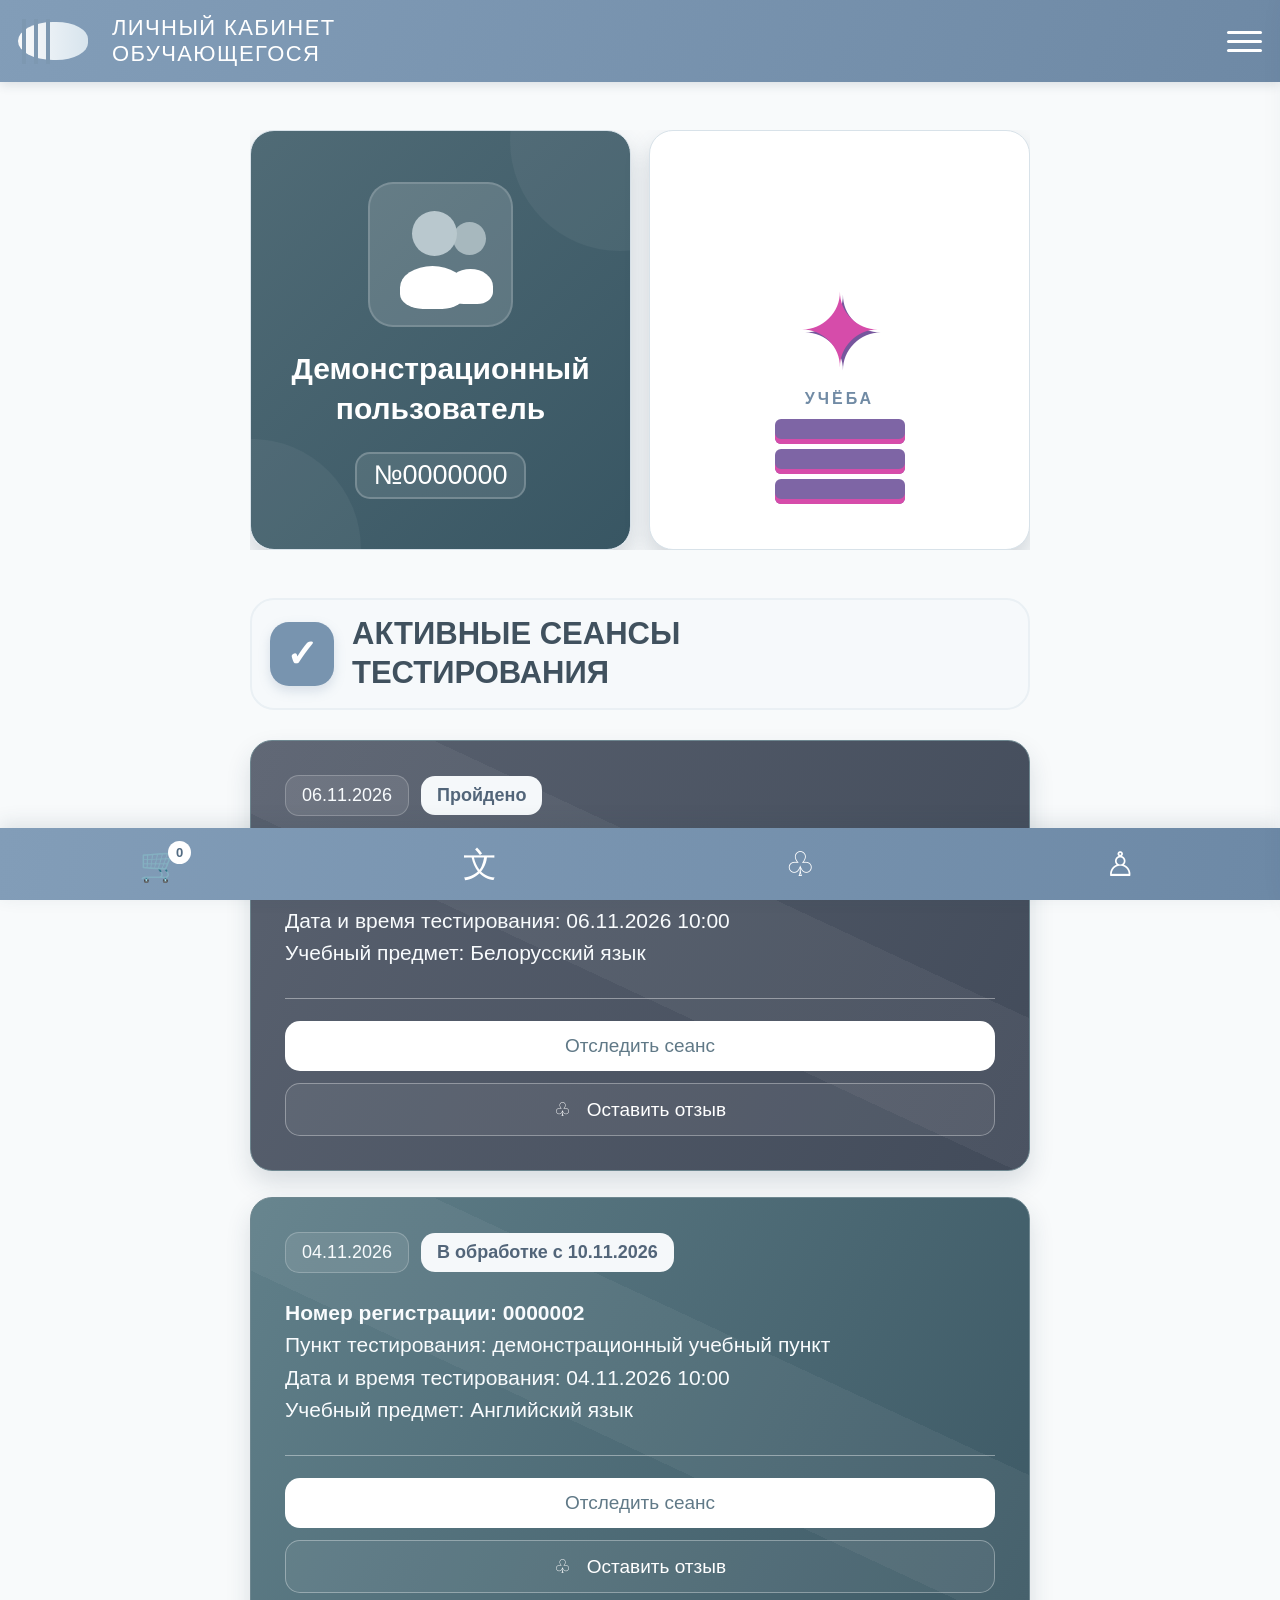
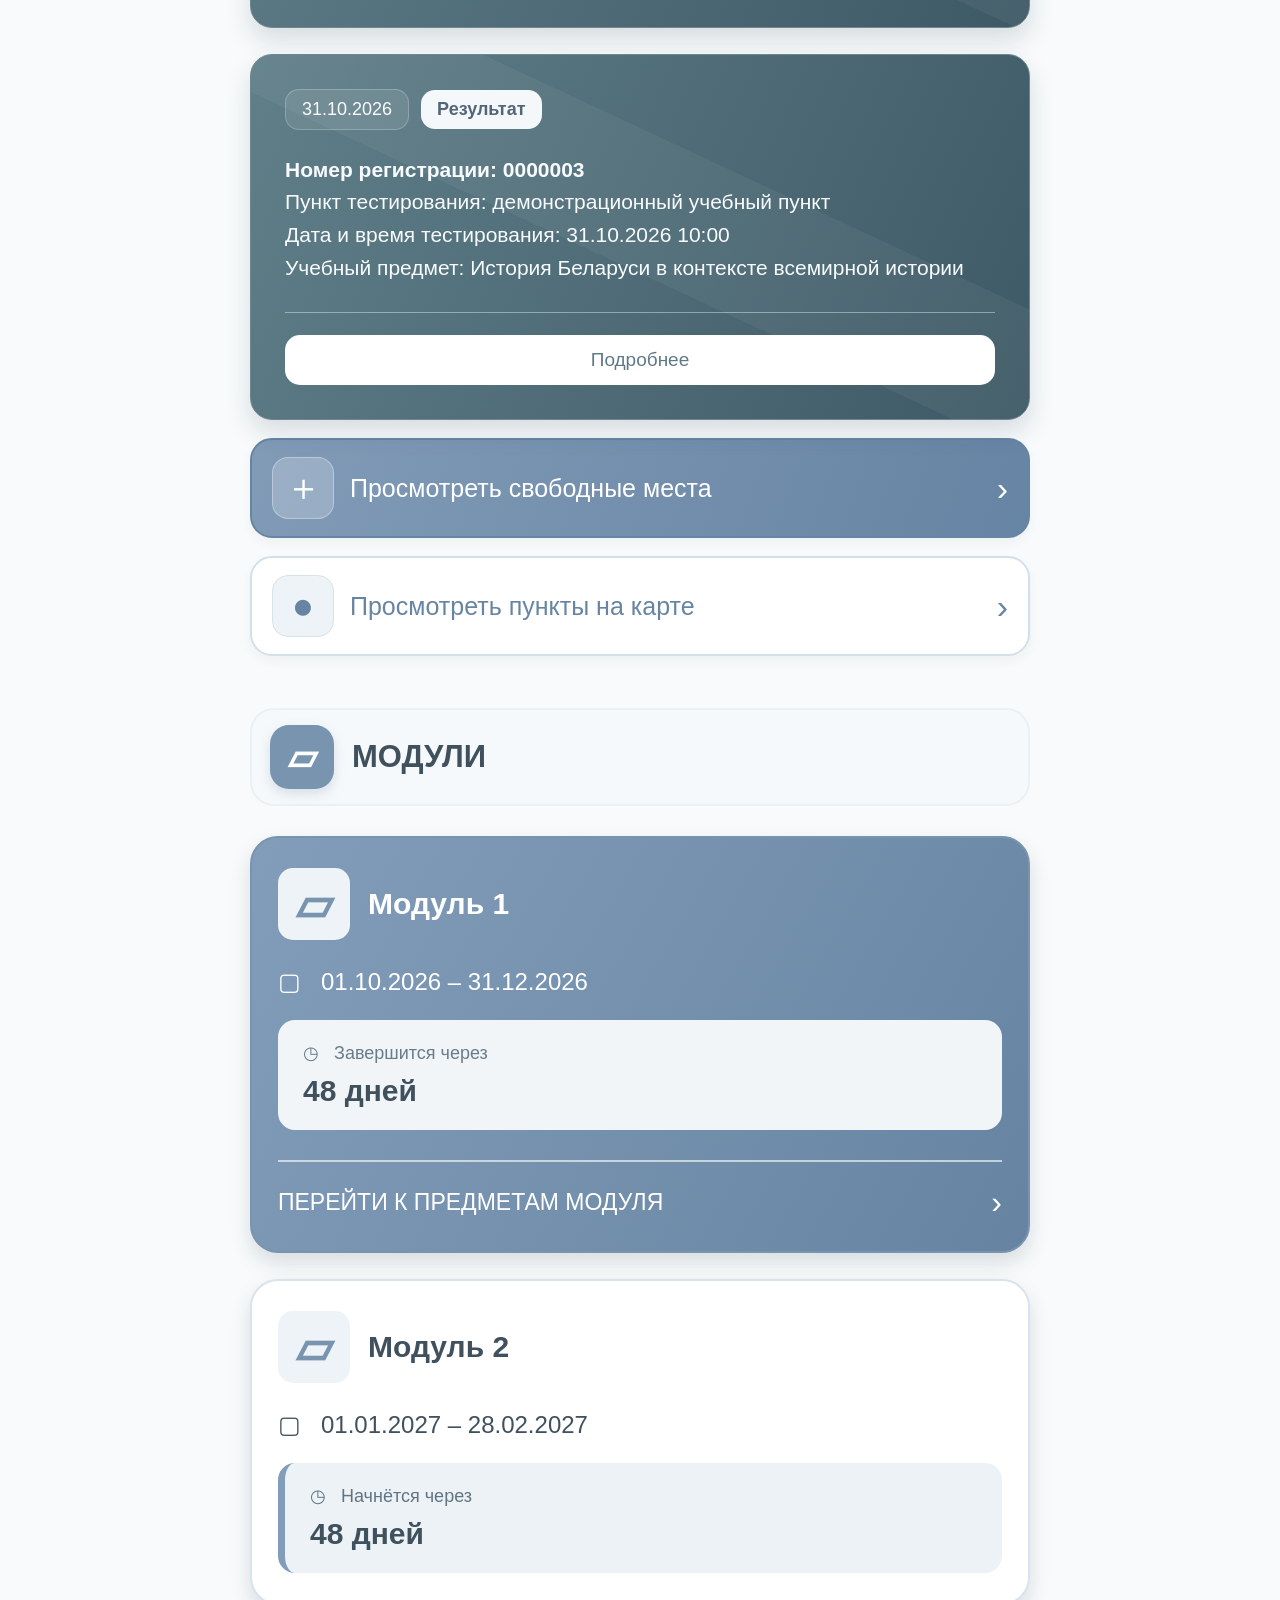
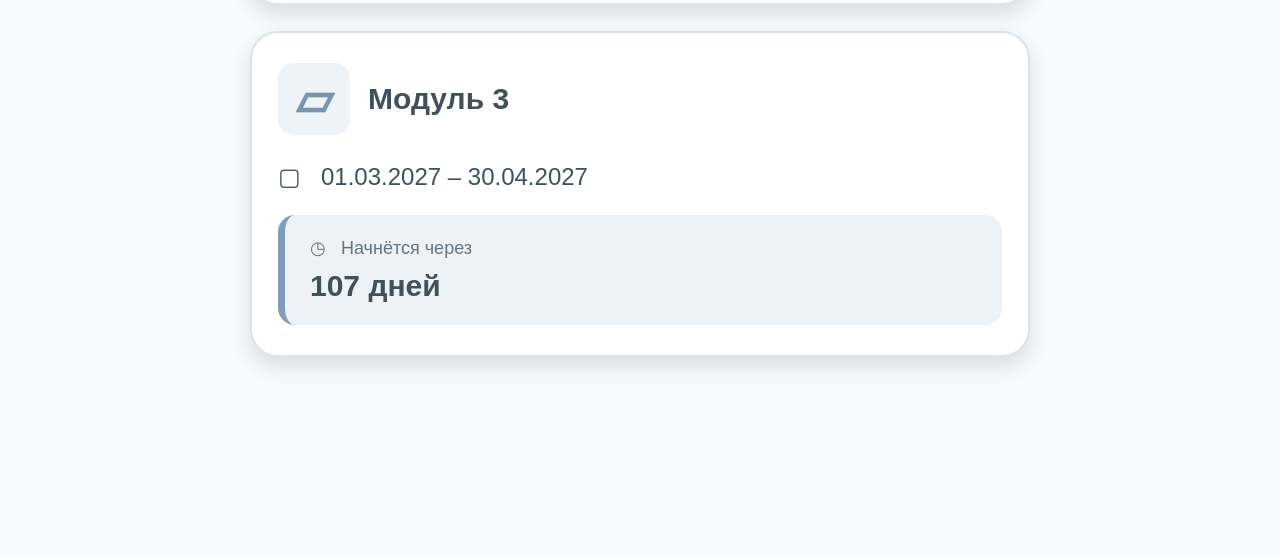
==== index.html @ 7af82605 "Add files via upload" ====
<!DOCTYPE html>
<html lang="ru">
<head>
  <meta charset="UTF-8">
  <meta name="viewport" content="width=device-width, initial-scale=1.0">
  <meta name="theme-color" content="#7894af">
  <title>Демо — личный кабинет обучающегося</title>
  <link rel="stylesheet" href="style.css">
</head>
<body>

  <header class="topbar">
    <div class="brand-mark" aria-hidden="true"><span></span><span></span><span></span></div>
    <div class="brand-title">ЛИЧНЫЙ КАБИНЕТ<br>ОБУЧАЮЩЕГОСЯ</div>
    <button class="menu-button" aria-label="Открыть меню" id="menuButton"><i></i><i></i><i></i></button>
  </header>

  <main class="page">
    <section class="hero-row">
      <article class="profile-card">
        <div class="avatar-icon" aria-hidden="true">
          <span class="person-head"></span><span class="person-head small"></span>
          <span class="person-body"></span><span class="person-body small"></span>
        </div>
        <h1>Демонстрационный<br>пользователь</h1>
        <div class="profile-number">№0000000</div>
      </article>
      <article class="mascot-card">
        <div class="book-stack"><span></span><span></span><span></span></div>
        <div class="mascot">✦</div>
        <div class="mascot-caption">УЧЁБА</div>
      </article>
    </section>

    <section class="section-heading">
      <span class="section-icon">✓</span>
      <h2>АКТИВНЫЕ СЕАНСЫ<br>ТЕСТИРОВАНИЯ</h2>
    </section>

    <section class="session-list">
      <article class="session-card dark">
        <div class="session-meta"><span class="date-pill">06.11.2026</span><span class="status-pill">Пройдено</span></div>
        <p><strong>Номер регистрации: 0000001</strong></p>
        <p>Пункт тестирования: демонстрационный учебный пункт</p>
        <p>Дата и время тестирования: 06.11.2026 10:00</p>
        <p>Учебный предмет: Белорусский язык</p>
        <hr>
        <button class="wide-button" type="button">Отследить сеанс</button>
        <button class="wide-button outline" type="button">♧ &nbsp; Оставить отзыв</button>
      </article>

      <article class="session-card teal">
        <div class="session-meta"><span class="date-pill">04.11.2026</span><span class="status-pill">В обработке с 10.11.2026</span></div>
        <p><strong>Номер регистрации: 0000002</strong></p>
        <p>Пункт тестирования: демонстрационный учебный пункт</p>
        <p>Дата и время тестирования: 04.11.2026 10:00</p>
        <p>Учебный предмет: Английский язык</p>
        <hr>
        <button class="wide-button" type="button">Отследить сеанс</button>
        <button class="wide-button outline" type="button">♧ &nbsp; Оставить отзыв</button>
      </article>

      <article class="session-card teal">
        <div class="session-meta"><span class="date-pill">31.10.2026</span><span class="status-pill">Результат</span></div>
        <p><strong>Номер регистрации: 0000003</strong></p>
        <p>Пункт тестирования: демонстрационный учебный пункт</p>
        <p>Дата и время тестирования: 31.10.2026 10:00</p>
        <p>Учебный предмет: История Беларуси в контексте всемирной истории</p>
        <hr>
        <a class="wide-button link-button" href="result.html">Подробнее</a>
      </article>
    </section>

    <a class="action-tile filled" href="#modules"><span class="tile-icon">＋</span><span>Просмотреть свободные места</span><b>›</b></a>
    <a class="action-tile" href="#modules"><span class="tile-icon pin">●</span><span>Просмотреть пункты на карте</span><b>›</b></a>

    <section class="section-heading modules-heading" id="modules">
      <span class="section-icon">▱</span><h2>МОДУЛИ</h2>
    </section>

    <section class="module-list">
      <article class="module-card current">
        <h3><span class="module-icon">▱</span>Модуль 1</h3>
        <p class="module-date">▢ &nbsp; 01.10.2026 – 31.12.2026</p>
        <div class="countdown"><span>◷ &nbsp; Завершится через</span><strong>48 дней</strong></div>
        <a href="#modules" class="module-link">ПЕРЕЙТИ К ПРЕДМЕТАМ МОДУЛЯ <b>›</b></a>
      </article>
      <article class="module-card">
        <h3><span class="module-icon">▱</span>Модуль 2</h3>
        <p class="module-date">▢ &nbsp; 01.01.2027 – 28.02.2027</p>
        <div class="countdown"><span>◷ &nbsp; Начнётся через</span><strong>48 дней</strong></div>
      </article>
      <article class="module-card">
        <h3><span class="module-icon">▱</span>Модуль 3</h3>
        <p class="module-date">▢ &nbsp; 01.03.2027 – 30.04.2027</p>
        <div class="countdown"><span>◷ &nbsp; Начнётся через</span><strong>107 дней</strong></div>
      </article>
    </section>
  </main>

  <nav class="bottom-nav" aria-label="Нижняя навигация">
    <a href="#" aria-label="Корзина">🛒<small>0</small></a>
    <a href="#" aria-label="Язык">文</a>
    <a href="tel:+00000000000" aria-label="Телефон">♧</a>
    <a href="#" aria-label="Профиль">♙</a>
  </nav>
  <div class="mobile-safe-space"></div>
  <div class="menu-panel" id="menuPanel">
    <button class="menu-close" id="menuClose">×</button>
    <strong>Меню</strong>
    <a href="index.html">Главная</a>
    <a href="result.html">Результат тестирования</a>
  </div>
  <script src="script.js"></script>
</body>
</html>
---- style.css ----
*{box-sizing:border-box}
:root{--blue:#7894af;--blue-dark:#607f9d;--ink:#40515e;--teal:#526f7a;--pale:#edf3f7}
html{scroll-behavior:smooth}
body{margin:0;background:#f8fafb;color:var(--ink);font-family:-apple-system,BlinkMacSystemFont,"Segoe UI",Arial,sans-serif}
.topbar{height:82px;background:linear-gradient(110deg,#829db8,#6e89a5);display:flex;align-items:center;padding:0 18px;color:white;position:sticky;top:0;z-index:10;box-shadow:0 3px 10px #23394b22}
.brand-mark{width:76px;height:48px;position:relative;margin-right:18px;display:flex;align-items:center;gap:4px}
.brand-mark:before{content:"";position:absolute;width:70px;height:38px;left:0;top:5px;background:linear-gradient(90deg,#fff,#dce8f0);border-radius:50% 45% 45% 50%;opacity:.95}
.brand-mark span{position:relative;z-index:1;width:4px;height:45px;background:#7d98b1;margin-left:4px}
.brand-title{font-size:clamp(15px,4vw,22px);line-height:1.18;letter-spacing:1.4px;font-weight:400;color:white}
.menu-button{margin-left:auto;background:none;border:0;padding:10px 0 10px 10px;display:flex;flex-direction:column;gap:6px}
.menu-button i{display:block;width:35px;height:3px;border-radius:5px;background:#fff}
.back-mark{color:white;text-decoration:none;font-size:48px;line-height:1;margin-right:14px}
.page{width:min(100% - 32px,780px);margin:36px auto 120px}
.hero-row{display:grid;grid-template-columns:1.25fr .75fr;gap:18px;overflow:hidden;margin:0 0 48px}
.profile-card,.mascot-card{min-height:390px;border-radius:24px;box-shadow:0 12px 25px #33495c35;border:1px solid #d8e2e9;position:relative;overflow:hidden}
.profile-card{background:linear-gradient(135deg,#506b76,#385663);color:white;display:flex;align-items:center;flex-direction:column;padding:30px 16px;justify-content:center;text-align:center}
.profile-card:before,.profile-card:after{content:"";position:absolute;border-radius:50%;background:#ffffff0c;width:220px;height:220px}
.profile-card:before{right:-100px;top:-100px}.profile-card:after{left:-110px;bottom:-110px}
.avatar-icon{width:145px;height:145px;border-radius:25px;background:#ffffff25;border:2px solid #ffffff28;position:relative;margin-bottom:22px}
.person-head{position:absolute;width:45px;height:45px;border-radius:50%;background:#b9c8ce;left:42px;top:27px}
.person-head.small{width:33px;height:33px;left:83px;top:38px;opacity:.8}
.person-body{position:absolute;width:65px;height:43px;border-radius:50% 50% 35% 35%;background:#fff;left:30px;top:82px}
.person-body.small{width:45px;height:35px;left:78px;top:85px}
.profile-card h1{font-size:clamp(21px,4.5vw,30px);line-height:1.35;margin:0 0 22px;z-index:1}
.profile-number{font-size:27px;border:2px solid #ffffff35;border-radius:15px;padding:6px 16px;background:#ffffff18;z-index:1}
.mascot-card{background:#fff;display:flex;align-items:center;justify-content:center;flex-direction:column;min-width:190px}
.book-stack{position:absolute;bottom:45px;width:130px}.book-stack span{display:block;height:25px;border-radius:6px;background:#7e65a5;margin-top:5px;box-shadow:inset 0 -5px #d64caa}
.mascot{font-size:100px;color:#d64caa;text-shadow:3px 3px #76569d;z-index:1}.mascot-caption{z-index:1;color:#718ba5;font-weight:800;letter-spacing:3px}
.section-heading{display:flex;align-items:center;gap:18px;padding:15px 18px;border-radius:24px;background:#f6f9fb;border:2px solid #eaf0f4;margin:0 0 30px}
.section-heading h2{font-size:clamp(21px,4.5vw,31px);line-height:1.25;margin:0;color:#40515e}
.section-icon{width:64px;height:64px;flex:0 0 64px;border-radius:19px;background:var(--blue);color:#fff;display:grid;place-items:center;font-size:38px;font-weight:700;box-shadow:0 5px 12px #607f9d35}
.session-list{display:grid;gap:26px}
.session-card{color:#f8fbfd;border-radius:22px;padding:28px 26px;background:linear-gradient(115deg,#59616f,#424b5a);box-shadow:0 12px 24px #25394b25;border:1px solid #6e8790;position:relative;overflow:hidden}
.session-card:after{content:"";position:absolute;inset:0;background:linear-gradient(25deg,transparent 45%,#ffffff0c 45% 65%,transparent 65%);pointer-events:none}
.session-card.teal{background:linear-gradient(115deg,#607f89,#3d5965)}
.session-meta{display:flex;flex-wrap:wrap;gap:12px;align-items:center;margin-bottom:24px;position:relative;z-index:1}
.date-pill,.status-pill{padding:9px 16px;border-radius:14px;font-size:18px;background:#ffffff18;border:1px solid #ffffff38}
.status-pill{background:#f5f8fa;color:#526579;font-weight:700;border:0}
.session-card p{font-size:clamp(16px,3.6vw,21px);line-height:1.55;margin:0;position:relative;z-index:1}
.session-card strong{font-weight:700}
.session-card hr{border:0;border-top:1px solid #ffffff65;margin:28px 0 22px;position:relative;z-index:1}
.wide-button{width:100%;display:block;text-align:center;padding:14px 12px;margin:12px 0 0;border:0;border-radius:15px;background:#fff;color:#607987;text-decoration:none;font:inherit;font-size:19px;position:relative;z-index:1}
.outline{background:#ffffff10;border:1px solid #ffffff55;color:#fff}
.link-button{font-weight:500}
.action-tile{display:flex;align-items:center;gap:16px;margin-top:18px;padding:17px 20px;border-radius:22px;border:2px solid #d4e0e9;background:#fff;color:#6785a2;text-decoration:none;font-size:clamp(17px,4vw,25px);box-shadow:0 5px 12px #25394b0c}
.action-tile.filled{background:linear-gradient(110deg,#819bb7,#6684a3);color:white;border-color:#6684a3}
.tile-icon{width:62px;height:62px;border-radius:16px;background:#ffffff35;border:1px solid #ffffff55;display:grid;place-items:center;font-size:37px;flex:0 0 62px}
.action-tile:not(.filled) .tile-icon{background:#eef3f7;border-color:#d8e2e9}
.action-tile b{margin-left:auto;font-size:34px;font-weight:300}
.modules-heading{margin-top:52px}
.module-list{display:grid;gap:26px}
.module-card{padding:30px 26px;border:2px solid #d8e3eb;border-radius:28px;background:white;box-shadow:0 10px 20px #263c4d25;overflow:hidden}
.module-card.current{background:linear-gradient(120deg,#829db9,#6684a2);color:#fff;border-color:#7894af}
.module-card h3{display:flex;align-items:center;gap:18px;font-size:30px;margin:0 0 28px}
.module-icon{width:72px;height:72px;display:grid;place-items:center;background:#eef3f7;color:#7894af;border-radius:15px;font-size:48px}
.module-date{font-size:clamp(17px,4vw,24px);margin:0 0 24px}
.countdown{padding:22px 25px;border-radius:17px;background:#edf2f6;color:#617482;border-left:7px solid #829db9}
.countdown span{display:block;font-size:18px;margin-bottom:10px}.countdown strong{font-size:30px;color:#40515e}
.current .countdown{background:#f1f5f8;color:#687d8b;border:0}
.module-link{display:flex;justify-content:space-between;align-items:center;color:white;text-decoration:none;border-top:2px solid #ffffff9c;margin-top:30px;padding-top:22px;font-size:clamp(16px,3.7vw,23px)}
.module-link b{font-size:32px;font-weight:300}
.bottom-nav{position:fixed;z-index:15;bottom:0;left:0;right:0;height:72px;background:linear-gradient(100deg,#829db8,#6d89a6);display:flex;align-items:center;justify-content:space-around;box-shadow:0 -5px 18px #31485b20}
.bottom-nav a{position:relative;color:white;text-decoration:none;font-size:34px;line-height:1;min-width:48px;text-align:center}
.bottom-nav small{position:absolute;top:-6px;right:-7px;background:#fff;color:#526b82;border-radius:50%;font-size:13px;font-weight:700;width:23px;height:23px;display:grid;place-items:center}
.mobile-safe-space{height:80px}
.menu-panel{position:fixed;z-index:30;right:0;top:0;bottom:0;width:min(82vw,330px);background:#fff;box-shadow:-10px 0 35px #23394b35;padding:75px 28px;transform:translateX(110%);transition:transform .25s ease;display:flex;flex-direction:column;gap:22px}
.menu-panel.open{transform:translateX(0)}
.menu-panel strong{font-size:26px}.menu-panel a{color:#587895;text-decoration:none;font-size:19px}
.menu-close{position:absolute;right:18px;top:14px;border:0;background:none;font-size:38px;color:#607f9d}
.result-page{margin-top:36px}
.result-summary{border-radius:20px;overflow:hidden;background:linear-gradient(115deg,#668692,#7d9aa4);color:white;padding:30px 26px;box-shadow:0 10px 24px #263c4d25}
.result-summary h1{font-size:clamp(21px,4.5vw,29px);margin:0 0 8px}
.result-summary>p{font-size:clamp(16px,3.7vw,21px);line-height:1.5;margin:3px 0}
.answer-groups{background:#354e59a8;margin:14px -26px 0;padding:8px 26px}
.answer-groups p{font-size:clamp(15px,3.4vw,20px);line-height:1.55;margin:0}
.answer-groups em{font-style:normal;overflow-wrap:anywhere}
.correct{color:#b8d18c}.partial{color:#d2d9df}.incorrect{color:#f39a9a}
.score-line{font-size:27px;margin:16px 0 20px}
.score-line strong{display:inline-block;background:#405d68;padding:4px 10px;border-radius:7px}
.blank-button{border:0;border-radius:18px;background:#7894af;color:white;padding:15px 20px;font-size:20px}
.demo-note{font-size:13px!important;opacity:.9;margin-top:16px!important}
.timeline-card{background:white;border-radius:20px;padding:34px 24px 24px 66px;margin-top:28px;box-shadow:0 10px 24px #263c4d25;position:relative}
.timeline-card:before{content:"";position:absolute;left:34px;top:56px;bottom:80px;width:4px;background:#5790a7}
.timeline-item{position:relative;margin-bottom:36px}
.timeline-item.last{margin-bottom:8px}
.timeline-dot{position:absolute;left:-48px;top:6px;width:23px;height:23px;border-radius:50%;background:#5790a7;box-shadow:0 0 0 2px white}
.timeline-item h2{font-size:clamp(20px,4.3vw,28px);font-weight:500;color:#333;margin:0 0 8px}
.timeline-item p{font-size:clamp(16px,3.7vw,21px);line-height:1.45;color:#718292;margin:0 0 22px}
.timeline-item .muted{color:#929292;margin-top:26px}
.score-card{margin-top:28px;border-radius:20px;background:linear-gradient(110deg,#686d70,#202427);color:white;text-align:center;padding:34px 20px;box-shadow:0 10px 24px #263c4d25}
.score-document{display:inline-grid;place-items:center;background:#e6e8e9;color:#444;width:76px;height:76px;border-radius:14px;font-size:45px}
.score-card p{font-size:23px;margin:16px 0 0;font-weight:300}.score-card strong{display:block;font-size:66px;font-weight:500;letter-spacing:4px}.score-card span{font-size:12px;letter-spacing:3px;opacity:.7}
.return-link{display:block;margin:24px 0;color:#6685a3;text-decoration:none;font-size:18px}
@media(min-width:700px){.hero-row{grid-template-columns:1fr 1fr}.profile-card,.mascot-card{min-height:420px}.page{margin-top:48px}.session-card{padding:34px}.result-summary{padding:38px}.answer-groups{margin-left:-38px;margin-right:-38px;padding-left:38px;padding-right:38px}}
@media(max-width:420px){.page{width:calc(100% - 24px);margin-top:24px}.hero-row{gap:12px;margin-bottom:34px}.profile-card,.mascot-card{min-height:310px}.profile-number{font-size:20px}.avatar-icon{transform:scale(.82);margin-bottom:5px}.session-card{padding:20px 17px}.session-meta{gap:8px}.date-pill,.status-pill{font-size:15px;padding:8px 10px}.section-heading{padding:12px;gap:12px}.section-icon{width:54px;height:54px;flex-basis:54px}.module-card{padding:22px 18px}.module-card h3{font-size:25px}.timeline-card{padding-left:56px;padding-right:17px}.timeline-card:before{left:27px}.timeline-dot{left:-39px}}
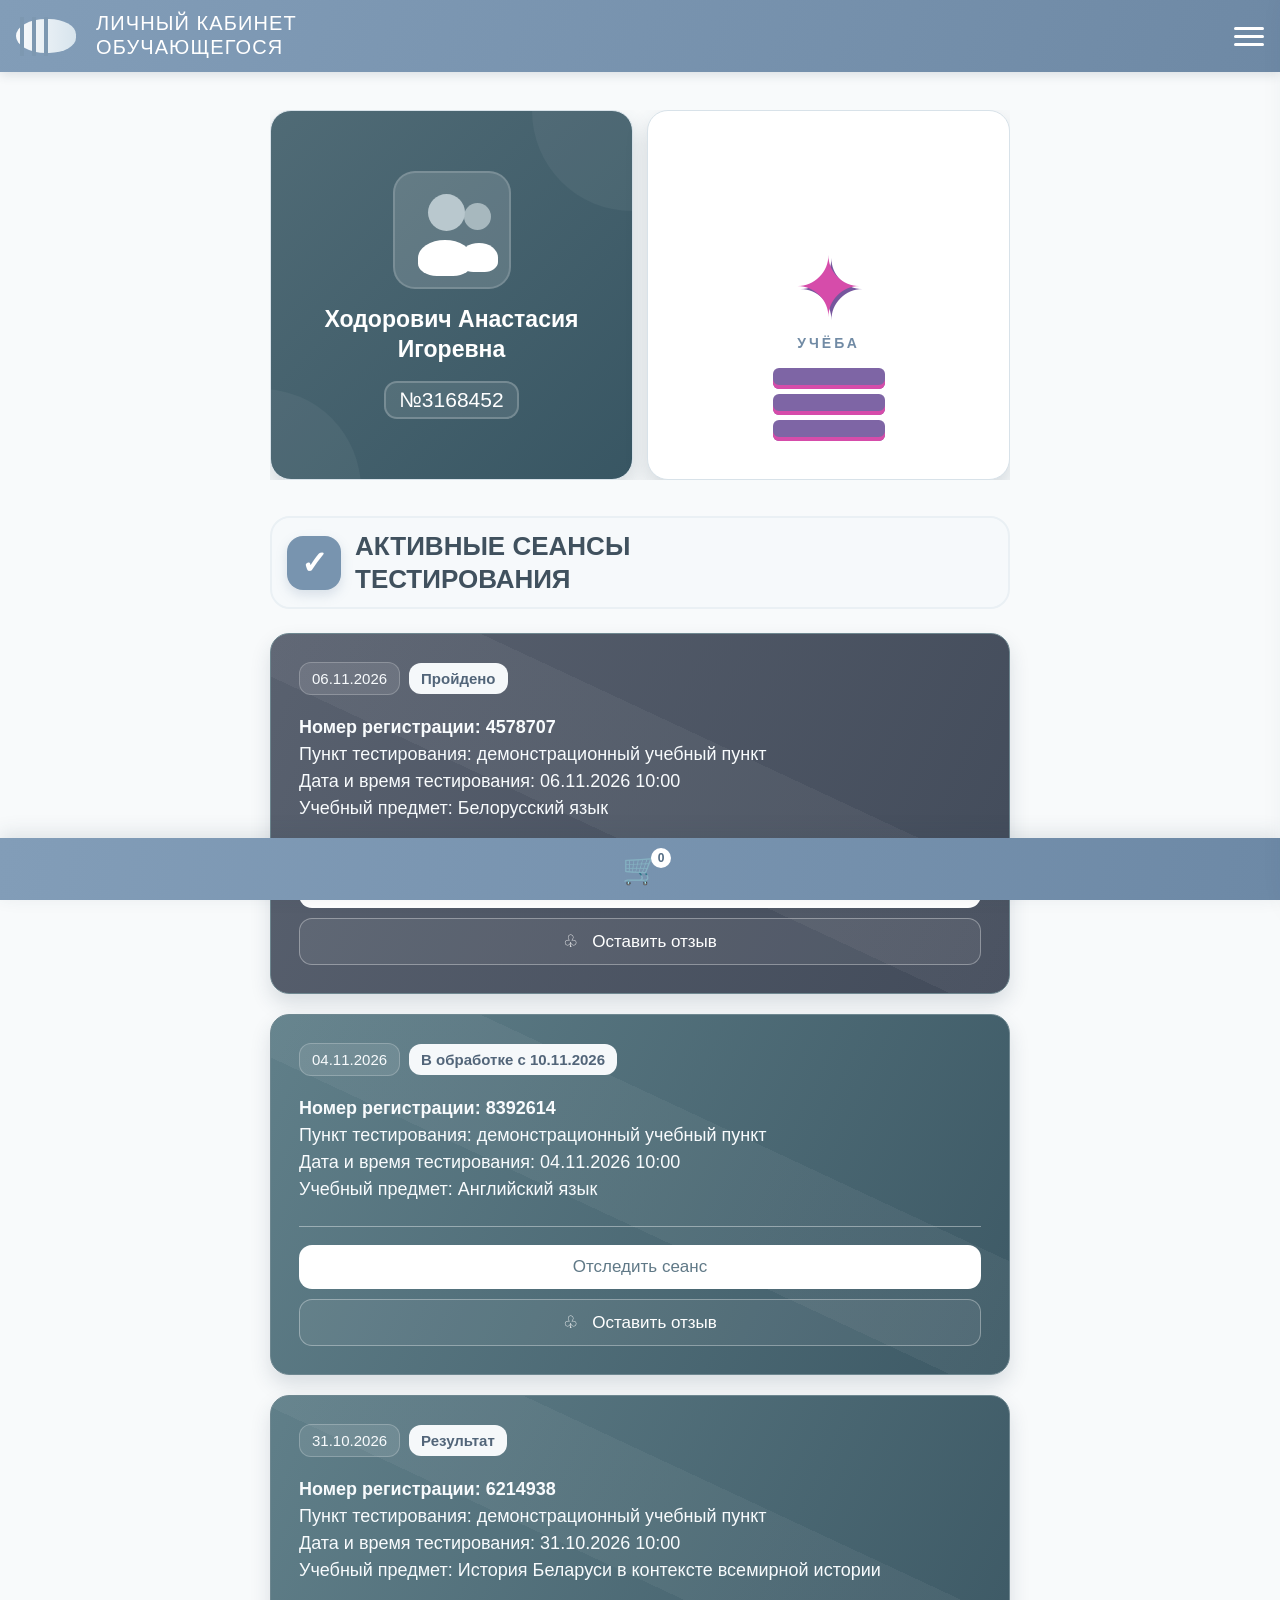
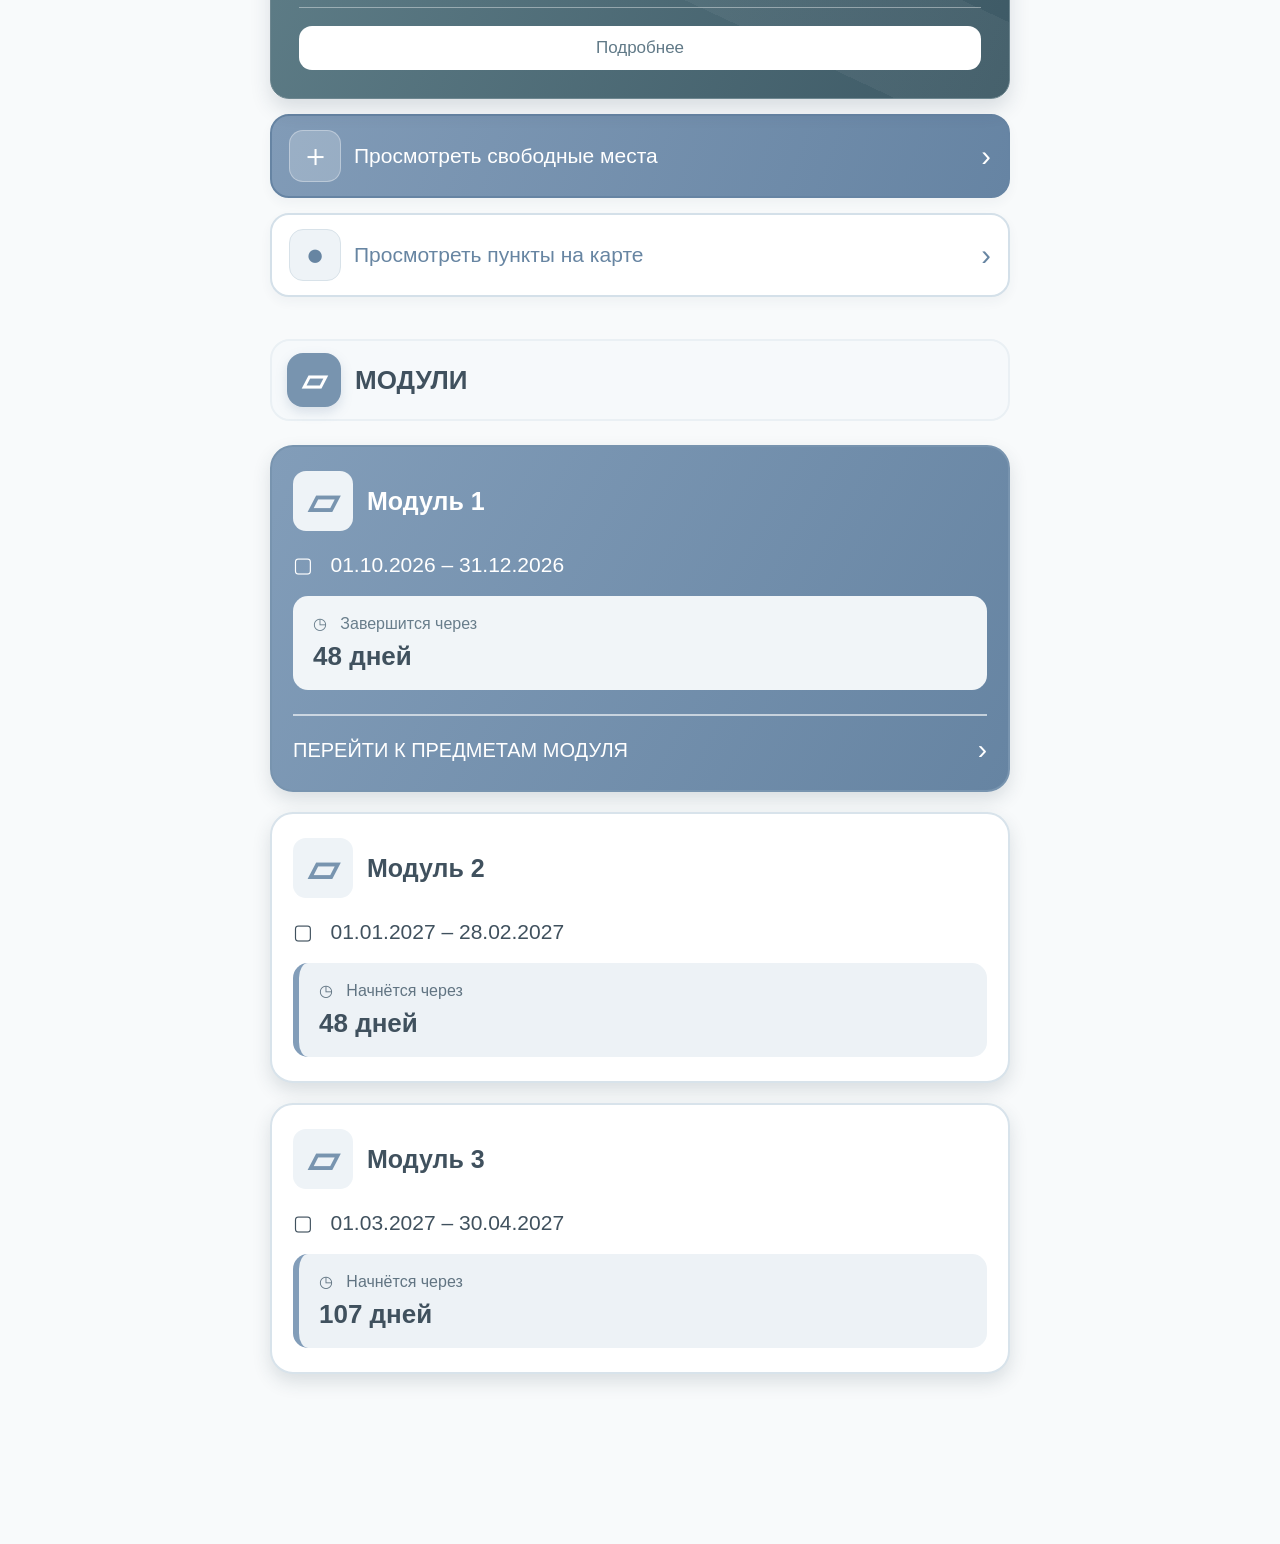
==== commit 39ded36a: "Add files via upload" ====
--- a/index.html
+++ b/index.html
@@ -4,17 +4,15 @@
   <meta charset="UTF-8">
   <meta name="viewport" content="width=device-width, initial-scale=1.0">
   <meta name="theme-color" content="#7894af">
-  <title>Демо — личный кабинет обучающегося</title>
+  <title>Личный кабинет обучающегося</title>
   <link rel="stylesheet" href="style.css">
 </head>
 <body>
-
   <header class="topbar">
     <div class="brand-mark" aria-hidden="true"><span></span><span></span><span></span></div>
     <div class="brand-title">ЛИЧНЫЙ КАБИНЕТ<br>ОБУЧАЮЩЕГОСЯ</div>
     <button class="menu-button" aria-label="Открыть меню" id="menuButton"><i></i><i></i><i></i></button>
   </header>
-
   <main class="page">
     <section class="hero-row">
       <article class="profile-card">
@@ -22,8 +20,8 @@
           <span class="person-head"></span><span class="person-head small"></span>
           <span class="person-body"></span><span class="person-body small"></span>
         </div>
-        <h1>Демонстрационный<br>пользователь</h1>
-        <div class="profile-number">№0000000</div>
+        <h1>Ходорович Анастасия Игоревна</h1>
+        <div class="profile-number">№3168452</div>
       </article>
       <article class="mascot-card">
         <div class="book-stack"><span></span><span></span><span></span></div>
@@ -31,16 +29,14 @@
         <div class="mascot-caption">УЧЁБА</div>
       </article>
     </section>
-
     <section class="section-heading">
       <span class="section-icon">✓</span>
       <h2>АКТИВНЫЕ СЕАНСЫ<br>ТЕСТИРОВАНИЯ</h2>
     </section>
-
     <section class="session-list">
       <article class="session-card dark">
         <div class="session-meta"><span class="date-pill">06.11.2026</span><span class="status-pill">Пройдено</span></div>
-        <p><strong>Номер регистрации: 0000001</strong></p>
+        <p><strong>Номер регистрации: 4578707</strong></p>
         <p>Пункт тестирования: демонстрационный учебный пункт</p>
         <p>Дата и время тестирования: 06.11.2026 10:00</p>
         <p>Учебный предмет: Белорусский язык</p>
@@ -48,10 +44,9 @@
         <button class="wide-button" type="button">Отследить сеанс</button>
         <button class="wide-button outline" type="button">♧ &nbsp; Оставить отзыв</button>
       </article>
-
       <article class="session-card teal">
         <div class="session-meta"><span class="date-pill">04.11.2026</span><span class="status-pill">В обработке с 10.11.2026</span></div>
-        <p><strong>Номер регистрации: 0000002</strong></p>
+        <p><strong>Номер регистрации: 8392614</strong></p>
         <p>Пункт тестирования: демонстрационный учебный пункт</p>
         <p>Дата и время тестирования: 04.11.2026 10:00</p>
         <p>Учебный предмет: Английский язык</p>
@@ -59,10 +54,9 @@
         <button class="wide-button" type="button">Отследить сеанс</button>
         <button class="wide-button outline" type="button">♧ &nbsp; Оставить отзыв</button>
       </article>
-
       <article class="session-card teal">
         <div class="session-meta"><span class="date-pill">31.10.2026</span><span class="status-pill">Результат</span></div>
-        <p><strong>Номер регистрации: 0000003</strong></p>
+        <p><strong>Номер регистрации: 6214938</strong></p>
         <p>Пункт тестирования: демонстрационный учебный пункт</p>
         <p>Дата и время тестирования: 31.10.2026 10:00</p>
         <p>Учебный предмет: История Беларуси в контексте всемирной истории</p>
@@ -70,14 +64,12 @@
         <a class="wide-button link-button" href="result.html">Подробнее</a>
       </article>
     </section>
-
     <a class="action-tile filled" href="#modules"><span class="tile-icon">＋</span><span>Просмотреть свободные места</span><b>›</b></a>
     <a class="action-tile" href="#modules"><span class="tile-icon pin">●</span><span>Просмотреть пункты на карте</span><b>›</b></a>
 
     <section class="section-heading modules-heading" id="modules">
       <span class="section-icon">▱</span><h2>МОДУЛИ</h2>
     </section>
-
     <section class="module-list">
       <article class="module-card current">
         <h3><span class="module-icon">▱</span>Модуль 1</h3>
@@ -97,12 +89,8 @@
       </article>
     </section>
   </main>
-
   <nav class="bottom-nav" aria-label="Нижняя навигация">
     <a href="#" aria-label="Корзина">🛒<small>0</small></a>
-    <a href="#" aria-label="Язык">文</a>
-    <a href="tel:+00000000000" aria-label="Телефон">♧</a>
-    <a href="#" aria-label="Профиль">♙</a>
   </nav>
   <div class="mobile-safe-space"></div>
   <div class="menu-panel" id="menuPanel">
--- a/style.css
+++ b/style.css
@@ -2,94 +2,93 @@
 :root{--blue:#7894af;--blue-dark:#607f9d;--ink:#40515e;--teal:#526f7a;--pale:#edf3f7}
 html{scroll-behavior:smooth}
 body{margin:0;background:#f8fafb;color:var(--ink);font-family:-apple-system,BlinkMacSystemFont,"Segoe UI",Arial,sans-serif}
-.topbar{height:82px;background:linear-gradient(110deg,#829db8,#6e89a5);display:flex;align-items:center;padding:0 18px;color:white;position:sticky;top:0;z-index:10;box-shadow:0 3px 10px #23394b22}
-.brand-mark{width:76px;height:48px;position:relative;margin-right:18px;display:flex;align-items:center;gap:4px}
-.brand-mark:before{content:"";position:absolute;width:70px;height:38px;left:0;top:5px;background:linear-gradient(90deg,#fff,#dce8f0);border-radius:50% 45% 45% 50%;opacity:.95}
-.brand-mark span{position:relative;z-index:1;width:4px;height:45px;background:#7d98b1;margin-left:4px}
-.brand-title{font-size:clamp(15px,4vw,22px);line-height:1.18;letter-spacing:1.4px;font-weight:400;color:white}
-.menu-button{margin-left:auto;background:none;border:0;padding:10px 0 10px 10px;display:flex;flex-direction:column;gap:6px}
-.menu-button i{display:block;width:35px;height:3px;border-radius:5px;background:#fff}
-.back-mark{color:white;text-decoration:none;font-size:48px;line-height:1;margin-right:14px}
-.page{width:min(100% - 32px,780px);margin:36px auto 120px}
-.hero-row{display:grid;grid-template-columns:1.25fr .75fr;gap:18px;overflow:hidden;margin:0 0 48px}
-.profile-card,.mascot-card{min-height:390px;border-radius:24px;box-shadow:0 12px 25px #33495c35;border:1px solid #d8e2e9;position:relative;overflow:hidden}
-.profile-card{background:linear-gradient(135deg,#506b76,#385663);color:white;display:flex;align-items:center;flex-direction:column;padding:30px 16px;justify-content:center;text-align:center}
-.profile-card:before,.profile-card:after{content:"";position:absolute;border-radius:50%;background:#ffffff0c;width:220px;height:220px}
+.topbar{height:72px;background:linear-gradient(110deg,#829db8,#6e89a5);display:flex;align-items:center;padding:0 16px;color:white;position:sticky;top:0;z-index:10;box-shadow:0 3px 10px #23394b22}
+.brand-mark{width:66px;height:42px;position:relative;margin-right:14px;display:flex;align-items:center;gap:4px}
+.brand-mark:before{content:"";position:absolute;width:60px;height:34px;left:0;top:4px;background:linear-gradient(90deg,#fff,#dce8f0);border-radius:50% 45% 45% 50%;opacity:.95}
+.brand-mark span{position:relative;z-index:1;width:4px;height:39px;background:#7d98b1;margin-left:4px}
+.brand-title{font-size:clamp(14px,3.7vw,20px);line-height:1.18;letter-spacing:1.1px;font-weight:400;color:white}
+.menu-button{margin-left:auto;background:none;border:0;padding:10px 0 10px 10px;display:flex;flex-direction:column;gap:5px}
+.menu-button i{display:block;width:30px;height:3px;border-radius:5px;background:#fff}
+.back-mark{color:white;text-decoration:none;font-size:42px;line-height:1;margin-right:12px}
+.page{width:min(100% - 30px,740px);margin:28px auto 100px}
+.hero-row{display:grid;grid-template-columns:1.25fr .75fr;gap:14px;overflow:hidden;margin:0 0 36px}
+.profile-card,.mascot-card{min-height:340px;border-radius:21px;box-shadow:0 10px 21px #33495c30;border:1px solid #d8e2e9;position:relative;overflow:hidden}
+.profile-card{background:linear-gradient(135deg,#506b76,#385663);color:white;display:flex;align-items:center;flex-direction:column;padding:24px 12px;justify-content:center;text-align:center}
+.profile-card:before,.profile-card:after{content:"";position:absolute;border-radius:50%;background:#ffffff0c;width:200px;height:200px}
 .profile-card:before{right:-100px;top:-100px}.profile-card:after{left:-110px;bottom:-110px}
-.avatar-icon{width:145px;height:145px;border-radius:25px;background:#ffffff25;border:2px solid #ffffff28;position:relative;margin-bottom:22px}
-.person-head{position:absolute;width:45px;height:45px;border-radius:50%;background:#b9c8ce;left:42px;top:27px}
-.person-head.small{width:33px;height:33px;left:83px;top:38px;opacity:.8}
-.person-body{position:absolute;width:65px;height:43px;border-radius:50% 50% 35% 35%;background:#fff;left:30px;top:82px}
-.person-body.small{width:45px;height:35px;left:78px;top:85px}
-.profile-card h1{font-size:clamp(21px,4.5vw,30px);line-height:1.35;margin:0 0 22px;z-index:1}
-.profile-number{font-size:27px;border:2px solid #ffffff35;border-radius:15px;padding:6px 16px;background:#ffffff18;z-index:1}
-.mascot-card{background:#fff;display:flex;align-items:center;justify-content:center;flex-direction:column;min-width:190px}
-.book-stack{position:absolute;bottom:45px;width:130px}.book-stack span{display:block;height:25px;border-radius:6px;background:#7e65a5;margin-top:5px;box-shadow:inset 0 -5px #d64caa}
-.mascot{font-size:100px;color:#d64caa;text-shadow:3px 3px #76569d;z-index:1}.mascot-caption{z-index:1;color:#718ba5;font-weight:800;letter-spacing:3px}
-.section-heading{display:flex;align-items:center;gap:18px;padding:15px 18px;border-radius:24px;background:#f6f9fb;border:2px solid #eaf0f4;margin:0 0 30px}
-.section-heading h2{font-size:clamp(21px,4.5vw,31px);line-height:1.25;margin:0;color:#40515e}
-.section-icon{width:64px;height:64px;flex:0 0 64px;border-radius:19px;background:var(--blue);color:#fff;display:grid;place-items:center;font-size:38px;font-weight:700;box-shadow:0 5px 12px #607f9d35}
-.session-list{display:grid;gap:26px}
-.session-card{color:#f8fbfd;border-radius:22px;padding:28px 26px;background:linear-gradient(115deg,#59616f,#424b5a);box-shadow:0 12px 24px #25394b25;border:1px solid #6e8790;position:relative;overflow:hidden}
+.avatar-icon{width:118px;height:118px;border-radius:22px;background:#ffffff25;border:2px solid #ffffff28;position:relative;margin-bottom:16px}
+.person-head{position:absolute;width:37px;height:37px;border-radius:50%;background:#b9c8ce;left:33px;top:21px}
+.person-head.small{width:27px;height:27px;left:69px;top:30px;opacity:.8}
+.person-body{position:absolute;width:54px;height:36px;border-radius:50% 50% 35% 35%;background:#fff;left:23px;top:67px}
+.person-body.small{width:38px;height:29px;left:65px;top:70px}
+.profile-card h1{font-size:clamp(15px,3.5vw,23px);line-height:1.3;margin:0 0 17px;z-index:1;font-weight:650;overflow-wrap:normal}
+.profile-number{font-size:21px;border:2px solid #ffffff35;border-radius:13px;padding:5px 13px;background:#ffffff18;z-index:1}
+.mascot-card{background:#fff;display:flex;align-items:center;justify-content:center;flex-direction:column;min-width:0}
+.book-stack{position:absolute;bottom:38px;width:112px}.book-stack span{display:block;height:21px;border-radius:6px;background:#7e65a5;margin-top:5px;box-shadow:inset 0 -4px #d64caa}
+.mascot{font-size:82px;color:#d64caa;text-shadow:3px 3px #76569d;z-index:1}.mascot-caption{z-index:1;color:#718ba5;font-weight:800;letter-spacing:3px;font-size:14px}
+.section-heading{display:flex;align-items:center;gap:14px;padding:12px 15px;border-radius:20px;background:#f6f9fb;border:2px solid #eaf0f4;margin:0 0 24px}
+.section-heading h2{font-size:clamp(18px,4vw,26px);line-height:1.25;margin:0;color:#40515e}
+.section-icon{width:54px;height:54px;flex:0 0 54px;border-radius:16px;background:var(--blue);color:#fff;display:grid;place-items:center;font-size:32px;font-weight:700;box-shadow:0 5px 12px #607f9d35}
+.session-list{display:grid;gap:20px}
+.session-card{color:#f8fbfd;border-radius:19px;padding:23px 21px;background:linear-gradient(115deg,#59616f,#424b5a);box-shadow:0 10px 20px #25394b25;border:1px solid #6e8790;position:relative;overflow:hidden}
 .session-card:after{content:"";position:absolute;inset:0;background:linear-gradient(25deg,transparent 45%,#ffffff0c 45% 65%,transparent 65%);pointer-events:none}
 .session-card.teal{background:linear-gradient(115deg,#607f89,#3d5965)}
-.session-meta{display:flex;flex-wrap:wrap;gap:12px;align-items:center;margin-bottom:24px;position:relative;z-index:1}
-.date-pill,.status-pill{padding:9px 16px;border-radius:14px;font-size:18px;background:#ffffff18;border:1px solid #ffffff38}
+.session-meta{display:flex;flex-wrap:wrap;gap:9px;align-items:center;margin-bottom:19px;position:relative;z-index:1}
+.date-pill,.status-pill{padding:7px 12px;border-radius:12px;font-size:15px;background:#ffffff18;border:1px solid #ffffff38}
 .status-pill{background:#f5f8fa;color:#526579;font-weight:700;border:0}
-.session-card p{font-size:clamp(16px,3.6vw,21px);line-height:1.55;margin:0;position:relative;z-index:1}
+.session-card p{font-size:clamp(14px,3.3vw,18px);line-height:1.5;margin:0;position:relative;z-index:1}
 .session-card strong{font-weight:700}
-.session-card hr{border:0;border-top:1px solid #ffffff65;margin:28px 0 22px;position:relative;z-index:1}
-.wide-button{width:100%;display:block;text-align:center;padding:14px 12px;margin:12px 0 0;border:0;border-radius:15px;background:#fff;color:#607987;text-decoration:none;font:inherit;font-size:19px;position:relative;z-index:1}
+.session-card hr{border:0;border-top:1px solid #ffffff65;margin:23px 0 18px;position:relative;z-index:1}
+.wide-button{width:100%;display:block;text-align:center;padding:12px 10px;margin:10px 0 0;border:0;border-radius:13px;background:#fff;color:#607987;text-decoration:none;font:inherit;font-size:17px;position:relative;z-index:1}
 .outline{background:#ffffff10;border:1px solid #ffffff55;color:#fff}
 .link-button{font-weight:500}
-.action-tile{display:flex;align-items:center;gap:16px;margin-top:18px;padding:17px 20px;border-radius:22px;border:2px solid #d4e0e9;background:#fff;color:#6785a2;text-decoration:none;font-size:clamp(17px,4vw,25px);box-shadow:0 5px 12px #25394b0c}
+.action-tile{display:flex;align-items:center;gap:13px;margin-top:15px;padding:14px 17px;border-radius:19px;border:2px solid #d4e0e9;background:#fff;color:#6785a2;text-decoration:none;font-size:clamp(15px,3.7vw,21px);box-shadow:0 5px 12px #25394b0c}
 .action-tile.filled{background:linear-gradient(110deg,#819bb7,#6684a3);color:white;border-color:#6684a3}
-.tile-icon{width:62px;height:62px;border-radius:16px;background:#ffffff35;border:1px solid #ffffff55;display:grid;place-items:center;font-size:37px;flex:0 0 62px}
+.tile-icon{width:52px;height:52px;border-radius:14px;background:#ffffff35;border:1px solid #ffffff55;display:grid;place-items:center;font-size:31px;flex:0 0 52px}
 .action-tile:not(.filled) .tile-icon{background:#eef3f7;border-color:#d8e2e9}
-.action-tile b{margin-left:auto;font-size:34px;font-weight:300}
-.modules-heading{margin-top:52px}
-.module-list{display:grid;gap:26px}
-.module-card{padding:30px 26px;border:2px solid #d8e3eb;border-radius:28px;background:white;box-shadow:0 10px 20px #263c4d25;overflow:hidden}
+.action-tile b{margin-left:auto;font-size:29px;font-weight:300}
+.modules-heading{margin-top:42px}
+.module-list{display:grid;gap:20px}
+.module-card{padding:24px 21px;border:2px solid #d8e3eb;border-radius:23px;background:white;box-shadow:0 8px 18px #263c4d25;overflow:hidden}
 .module-card.current{background:linear-gradient(120deg,#829db9,#6684a2);color:#fff;border-color:#7894af}
-.module-card h3{display:flex;align-items:center;gap:18px;font-size:30px;margin:0 0 28px}
-.module-icon{width:72px;height:72px;display:grid;place-items:center;background:#eef3f7;color:#7894af;border-radius:15px;font-size:48px}
-.module-date{font-size:clamp(17px,4vw,24px);margin:0 0 24px}
-.countdown{padding:22px 25px;border-radius:17px;background:#edf2f6;color:#617482;border-left:7px solid #829db9}
-.countdown span{display:block;font-size:18px;margin-bottom:10px}.countdown strong{font-size:30px;color:#40515e}
+.module-card h3{display:flex;align-items:center;gap:14px;font-size:25px;margin:0 0 22px}
+.module-icon{width:60px;height:60px;display:grid;place-items:center;background:#eef3f7;color:#7894af;border-radius:13px;font-size:40px}
+.module-date{font-size:clamp(15px,3.7vw,21px);margin:0 0 19px}
+.countdown{padding:18px 20px;border-radius:15px;background:#edf2f6;color:#617482;border-left:6px solid #829db9}
+.countdown span{display:block;font-size:16px;margin-bottom:8px}.countdown strong{font-size:26px;color:#40515e}
 .current .countdown{background:#f1f5f8;color:#687d8b;border:0}
-.module-link{display:flex;justify-content:space-between;align-items:center;color:white;text-decoration:none;border-top:2px solid #ffffff9c;margin-top:30px;padding-top:22px;font-size:clamp(16px,3.7vw,23px)}
-.module-link b{font-size:32px;font-weight:300}
-.bottom-nav{position:fixed;z-index:15;bottom:0;left:0;right:0;height:72px;background:linear-gradient(100deg,#829db8,#6d89a6);display:flex;align-items:center;justify-content:space-around;box-shadow:0 -5px 18px #31485b20}
-.bottom-nav a{position:relative;color:white;text-decoration:none;font-size:34px;line-height:1;min-width:48px;text-align:center}
-.bottom-nav small{position:absolute;top:-6px;right:-7px;background:#fff;color:#526b82;border-radius:50%;font-size:13px;font-weight:700;width:23px;height:23px;display:grid;place-items:center}
-.mobile-safe-space{height:80px}
-.menu-panel{position:fixed;z-index:30;right:0;top:0;bottom:0;width:min(82vw,330px);background:#fff;box-shadow:-10px 0 35px #23394b35;padding:75px 28px;transform:translateX(110%);transition:transform .25s ease;display:flex;flex-direction:column;gap:22px}
+.module-link{display:flex;justify-content:space-between;align-items:center;color:white;text-decoration:none;border-top:2px solid #ffffff9c;margin-top:24px;padding-top:18px;font-size:clamp(14px,3.5vw,20px)}
+.module-link b{font-size:28px;font-weight:300}
+.bottom-nav{position:fixed;z-index:15;bottom:0;left:0;right:0;height:62px;background:linear-gradient(100deg,#829db8,#6d89a6);display:flex;align-items:center;justify-content:center;box-shadow:0 -5px 18px #31485b20}
+.bottom-nav a{position:relative;color:white;text-decoration:none;font-size:30px;line-height:1;min-width:48px;text-align:center}
+.bottom-nav small{position:absolute;top:-6px;right:-7px;background:#fff;color:#526b82;border-radius:50%;font-size:12px;font-weight:700;width:20px;height:20px;display:grid;place-items:center}
+.mobile-safe-space{height:70px}
+.menu-panel{position:fixed;z-index:30;right:0;top:0;bottom:0;width:min(82vw,330px);background:#fff;box-shadow:-10px 0 35px #23394b35;padding:70px 25px;transform:translateX(110%);transition:transform .25s ease;display:flex;flex-direction:column;gap:20px}
 .menu-panel.open{transform:translateX(0)}
-.menu-panel strong{font-size:26px}.menu-panel a{color:#587895;text-decoration:none;font-size:19px}
-.menu-close{position:absolute;right:18px;top:14px;border:0;background:none;font-size:38px;color:#607f9d}
-.result-page{margin-top:36px}
-.result-summary{border-radius:20px;overflow:hidden;background:linear-gradient(115deg,#668692,#7d9aa4);color:white;padding:30px 26px;box-shadow:0 10px 24px #263c4d25}
-.result-summary h1{font-size:clamp(21px,4.5vw,29px);margin:0 0 8px}
-.result-summary>p{font-size:clamp(16px,3.7vw,21px);line-height:1.5;margin:3px 0}
-.answer-groups{background:#354e59a8;margin:14px -26px 0;padding:8px 26px}
-.answer-groups p{font-size:clamp(15px,3.4vw,20px);line-height:1.55;margin:0}
+.menu-panel strong{font-size:23px}.menu-panel a{color:#587895;text-decoration:none;font-size:17px}
+.menu-close{position:absolute;right:18px;top:14px;border:0;background:none;font-size:34px;color:#607f9d}
+.result-page{margin-top:28px}
+.result-summary{border-radius:18px;overflow:hidden;background:linear-gradient(115deg,#668692,#7d9aa4);color:white;padding:24px 21px;box-shadow:0 8px 20px #263c4d25}
+.result-summary h1{font-size:clamp(18px,4vw,25px);line-height:1.3;margin:0 0 8px}
+.result-summary>p{font-size:clamp(14px,3.5vw,18px);line-height:1.5;margin:3px 0}
+.answer-groups{background:#354e59a8;margin:13px -21px 0;padding:8px 21px}
+.answer-groups p{font-size:clamp(13px,3.2vw,17px);line-height:1.5;margin:0}
 .answer-groups em{font-style:normal;overflow-wrap:anywhere}
 .correct{color:#b8d18c}.partial{color:#d2d9df}.incorrect{color:#f39a9a}
-.score-line{font-size:27px;margin:16px 0 20px}
-.score-line strong{display:inline-block;background:#405d68;padding:4px 10px;border-radius:7px}
-.blank-button{border:0;border-radius:18px;background:#7894af;color:white;padding:15px 20px;font-size:20px}
-.demo-note{font-size:13px!important;opacity:.9;margin-top:16px!important}
-.timeline-card{background:white;border-radius:20px;padding:34px 24px 24px 66px;margin-top:28px;box-shadow:0 10px 24px #263c4d25;position:relative}
-.timeline-card:before{content:"";position:absolute;left:34px;top:56px;bottom:80px;width:4px;background:#5790a7}
-.timeline-item{position:relative;margin-bottom:36px}
-.timeline-item.last{margin-bottom:8px}
-.timeline-dot{position:absolute;left:-48px;top:6px;width:23px;height:23px;border-radius:50%;background:#5790a7;box-shadow:0 0 0 2px white}
-.timeline-item h2{font-size:clamp(20px,4.3vw,28px);font-weight:500;color:#333;margin:0 0 8px}
-.timeline-item p{font-size:clamp(16px,3.7vw,21px);line-height:1.45;color:#718292;margin:0 0 22px}
-.timeline-item .muted{color:#929292;margin-top:26px}
-.score-card{margin-top:28px;border-radius:20px;background:linear-gradient(110deg,#686d70,#202427);color:white;text-align:center;padding:34px 20px;box-shadow:0 10px 24px #263c4d25}
-.score-document{display:inline-grid;place-items:center;background:#e6e8e9;color:#444;width:76px;height:76px;border-radius:14px;font-size:45px}
-.score-card p{font-size:23px;margin:16px 0 0;font-weight:300}.score-card strong{display:block;font-size:66px;font-weight:500;letter-spacing:4px}.score-card span{font-size:12px;letter-spacing:3px;opacity:.7}
-.return-link{display:block;margin:24px 0;color:#6685a3;text-decoration:none;font-size:18px}
-@media(min-width:700px){.hero-row{grid-template-columns:1fr 1fr}.profile-card,.mascot-card{min-height:420px}.page{margin-top:48px}.session-card{padding:34px}.result-summary{padding:38px}.answer-groups{margin-left:-38px;margin-right:-38px;padding-left:38px;padding-right:38px}}
-@media(max-width:420px){.page{width:calc(100% - 24px);margin-top:24px}.hero-row{gap:12px;margin-bottom:34px}.profile-card,.mascot-card{min-height:310px}.profile-number{font-size:20px}.avatar-icon{transform:scale(.82);margin-bottom:5px}.session-card{padding:20px 17px}.session-meta{gap:8px}.date-pill,.status-pill{font-size:15px;padding:8px 10px}.section-heading{padding:12px;gap:12px}.section-icon{width:54px;height:54px;flex-basis:54px}.module-card{padding:22px 18px}.module-card h3{font-size:25px}.timeline-card{padding-left:56px;padding-right:17px}.timeline-card:before{left:27px}.timeline-dot{left:-39px}}
+.score-line{font-size:23px;margin:14px 0 17px}
+.score-line strong{display:inline-block;background:#405d68;padding:4px 9px;border-radius:7px}
+.blank-button{border:0;border-radius:15px;background:#7894af;color:white;padding:12px 17px;font-size:17px}
+.timeline-card{background:white;border-radius:18px;padding:28px 20px 20px 57px;margin-top:23px;box-shadow:0 8px 20px #263c4d25;position:relative}
+.timeline-card:before{content:"";position:absolute;left:29px;top:48px;bottom:68px;width:4px;background:#5790a7}
+.timeline-item{position:relative;margin-bottom:29px}
+.timeline-item.last{margin-bottom:7px}
+.timeline-dot{position:absolute;left:-41px;top:5px;width:19px;height:19px;border-radius:50%;background:#5790a7;box-shadow:0 0 0 2px white}
+.timeline-item h2{font-size:clamp(17px,4vw,24px);font-weight:500;color:#333;margin:0 0 7px}
+.timeline-item p{font-size:clamp(14px,3.5vw,18px);line-height:1.45;color:#718292;margin:0 0 18px}
+.timeline-item .muted{color:#929292;margin-top:21px}
+.score-card{margin-top:23px;border-radius:18px;background:linear-gradient(110deg,#686d70,#202427);color:white;text-align:center;padding:28px 17px;box-shadow:0 8px 20px #263c4d25}
+.score-document{display:inline-grid;place-items:center;background:#e6e8e9;color:#444;width:65px;height:65px;border-radius:13px;font-size:39px}
+.score-card p{font-size:20px;margin:13px 0 0;font-weight:300}.score-card strong{display:block;font-size:58px;font-weight:500;letter-spacing:4px}.score-card span{font-size:12px;letter-spacing:3px;opacity:.7}
+.return-link{display:block;margin:20px 0;color:#6685a3;text-decoration:none;font-size:16px}
+@media(min-width:700px){.hero-row{grid-template-columns:1fr 1fr}.profile-card,.mascot-card{min-height:370px}.page{margin-top:38px}.session-card{padding:28px}.result-summary{padding:30px}.answer-groups{margin-left:-30px;margin-right:-30px;padding-left:30px;padding-right:30px}}
+@media(max-width:420px){.page{width:calc(100% - 22px);margin-top:21px}.hero-row{gap:10px;margin-bottom:29px}.profile-card,.mascot-card{min-height:290px}.profile-card{padding:18px 8px}.profile-card h1{font-size:clamp(14px,3.7vw,17px)}.profile-number{font-size:18px}.avatar-icon{transform:scale(.78);margin-bottom:0}.session-card{padding:18px 15px}.session-meta{gap:7px}.date-pill,.status-pill{font-size:13px;padding:7px 9px}.section-heading{padding:10px;gap:10px}.section-icon{width:48px;height:48px;flex-basis:48px}.module-card{padding:19px 16px}.module-card h3{font-size:22px}.timeline-card{padding-left:51px;padding-right:15px}.timeline-card:before{left:25px}.timeline-dot{left:-35px}}
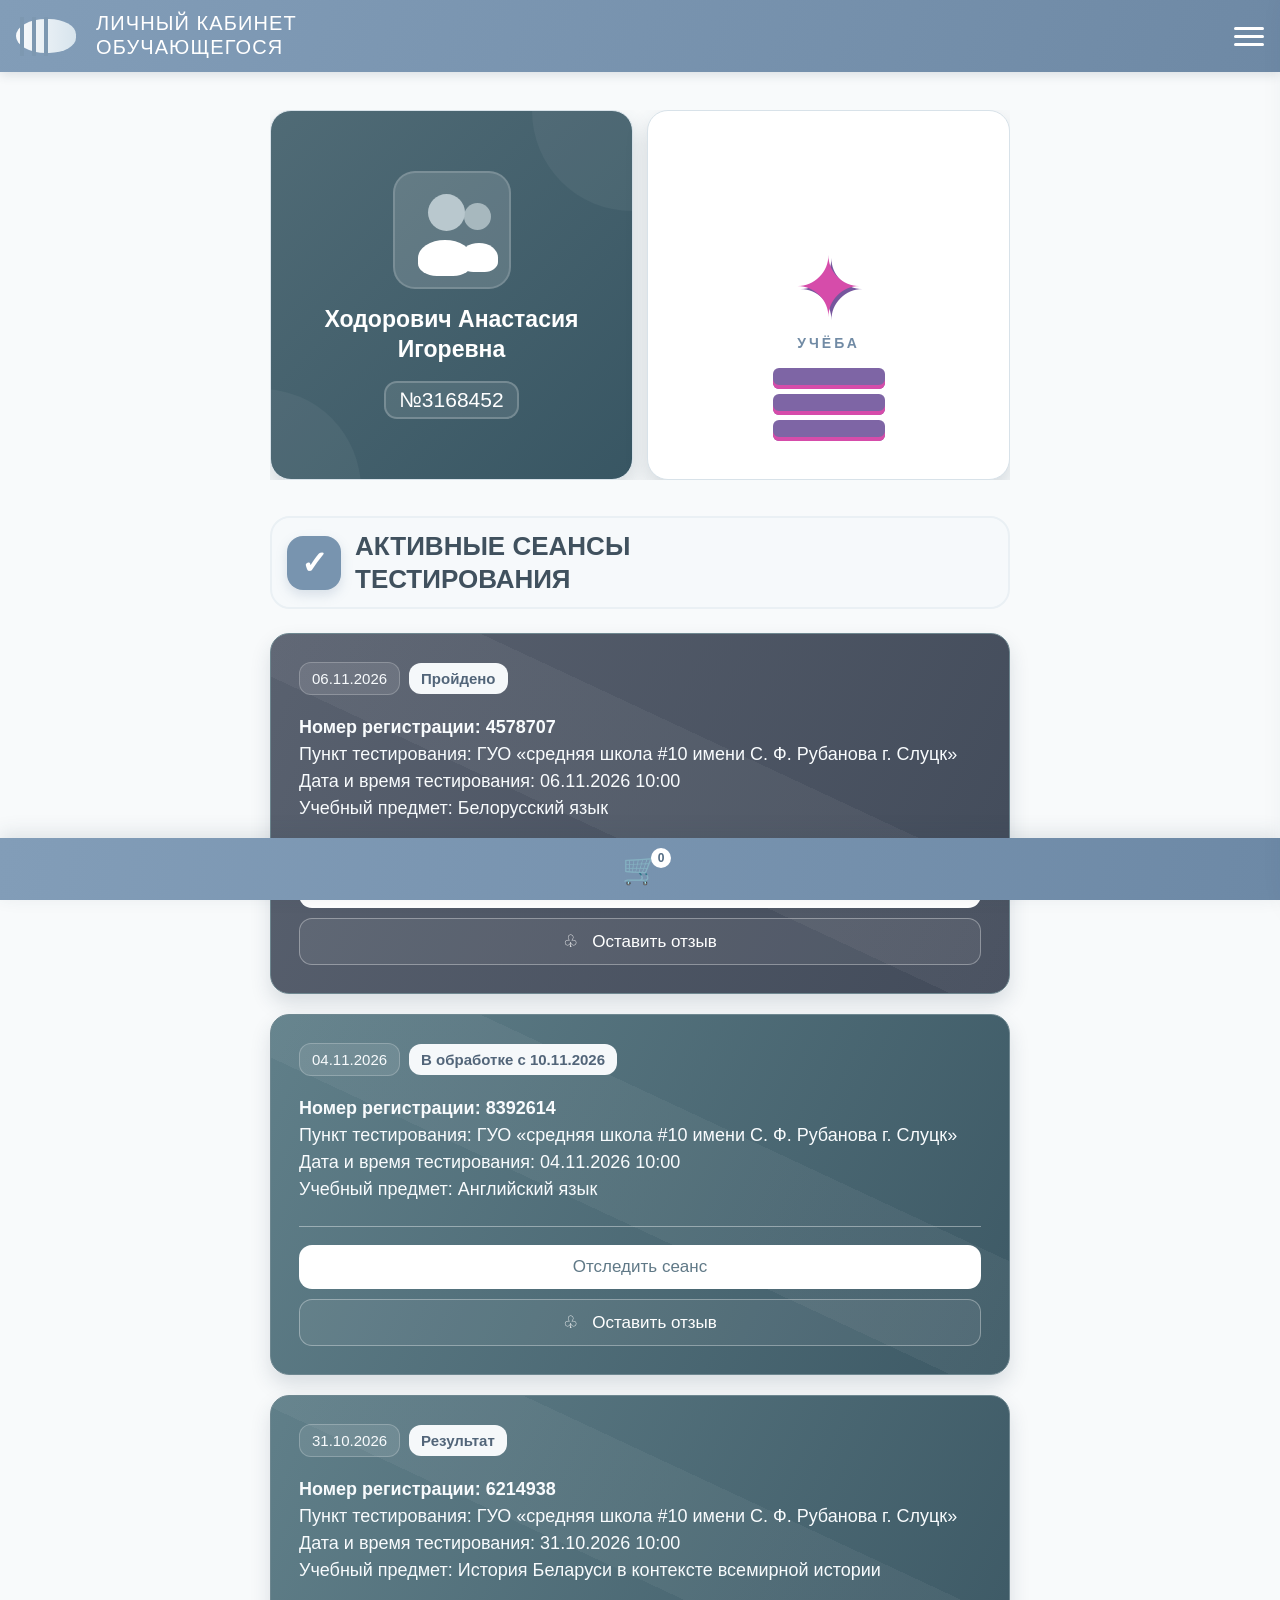
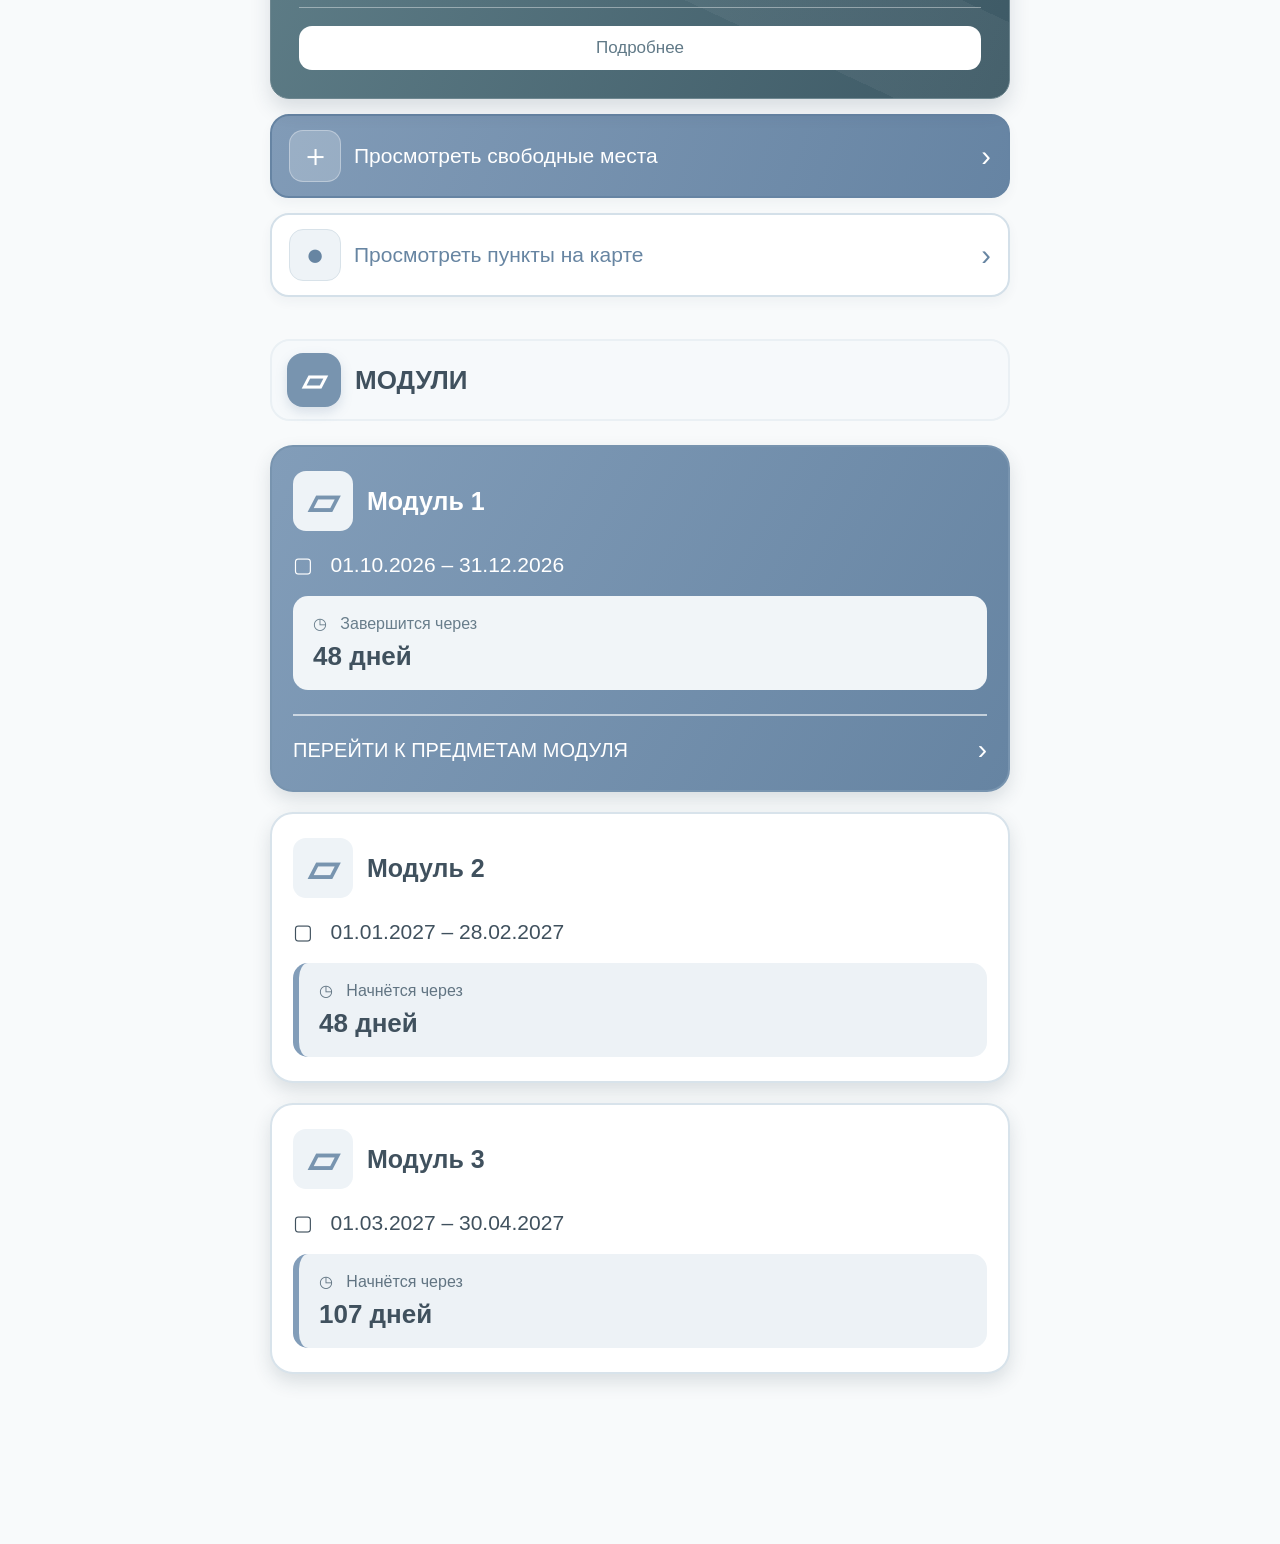
==== commit 8541e60f: "Add files via upload" ====
--- a/index.html
+++ b/index.html
@@ -13,6 +13,7 @@
     <div class="brand-title">ЛИЧНЫЙ КАБИНЕТ<br>ОБУЧАЮЩЕГОСЯ</div>
     <button class="menu-button" aria-label="Открыть меню" id="menuButton"><i></i><i></i><i></i></button>
   </header>
+
   <main class="page">
     <section class="hero-row">
       <article class="profile-card">
@@ -23,53 +24,60 @@
         <h1>Ходорович Анастасия Игоревна</h1>
         <div class="profile-number">№3168452</div>
       </article>
+
       <article class="mascot-card">
         <div class="book-stack"><span></span><span></span><span></span></div>
         <div class="mascot">✦</div>
         <div class="mascot-caption">УЧЁБА</div>
       </article>
     </section>
+
     <section class="section-heading">
       <span class="section-icon">✓</span>
       <h2>АКТИВНЫЕ СЕАНСЫ<br>ТЕСТИРОВАНИЯ</h2>
     </section>
+
     <section class="session-list">
       <article class="session-card dark">
         <div class="session-meta"><span class="date-pill">06.11.2026</span><span class="status-pill">Пройдено</span></div>
         <p><strong>Номер регистрации: 4578707</strong></p>
-        <p>Пункт тестирования: демонстрационный учебный пункт</p>
+        <p>Пункт тестирования: ГУО «средняя школа #10 имени С. Ф. Рубанова г. Слуцк»</p>
         <p>Дата и время тестирования: 06.11.2026 10:00</p>
         <p>Учебный предмет: Белорусский язык</p>
         <hr>
         <button class="wide-button" type="button">Отследить сеанс</button>
         <button class="wide-button outline" type="button">♧ &nbsp; Оставить отзыв</button>
       </article>
+
       <article class="session-card teal">
         <div class="session-meta"><span class="date-pill">04.11.2026</span><span class="status-pill">В обработке с 10.11.2026</span></div>
         <p><strong>Номер регистрации: 8392614</strong></p>
-        <p>Пункт тестирования: демонстрационный учебный пункт</p>
+        <p>Пункт тестирования: ГУО «средняя школа #10 имени С. Ф. Рубанова г. Слуцк»</p>
         <p>Дата и время тестирования: 04.11.2026 10:00</p>
         <p>Учебный предмет: Английский язык</p>
         <hr>
         <button class="wide-button" type="button">Отследить сеанс</button>
         <button class="wide-button outline" type="button">♧ &nbsp; Оставить отзыв</button>
       </article>
+
       <article class="session-card teal">
         <div class="session-meta"><span class="date-pill">31.10.2026</span><span class="status-pill">Результат</span></div>
         <p><strong>Номер регистрации: 6214938</strong></p>
-        <p>Пункт тестирования: демонстрационный учебный пункт</p>
+        <p>Пункт тестирования: ГУО «средняя школа #10 имени С. Ф. Рубанова г. Слуцк»</p>
         <p>Дата и время тестирования: 31.10.2026 10:00</p>
         <p>Учебный предмет: История Беларуси в контексте всемирной истории</p>
         <hr>
         <a class="wide-button link-button" href="result.html">Подробнее</a>
       </article>
     </section>
+
     <a class="action-tile filled" href="#modules"><span class="tile-icon">＋</span><span>Просмотреть свободные места</span><b>›</b></a>
     <a class="action-tile" href="#modules"><span class="tile-icon pin">●</span><span>Просмотреть пункты на карте</span><b>›</b></a>
 
     <section class="section-heading modules-heading" id="modules">
       <span class="section-icon">▱</span><h2>МОДУЛИ</h2>
     </section>
+
     <section class="module-list">
       <article class="module-card current">
         <h3><span class="module-icon">▱</span>Модуль 1</h3>
@@ -77,11 +85,13 @@
         <div class="countdown"><span>◷ &nbsp; Завершится через</span><strong>48 дней</strong></div>
         <a href="#modules" class="module-link">ПЕРЕЙТИ К ПРЕДМЕТАМ МОДУЛЯ <b>›</b></a>
       </article>
+
       <article class="module-card">
         <h3><span class="module-icon">▱</span>Модуль 2</h3>
         <p class="module-date">▢ &nbsp; 01.01.2027 – 28.02.2027</p>
         <div class="countdown"><span>◷ &nbsp; Начнётся через</span><strong>48 дней</strong></div>
       </article>
+
       <article class="module-card">
         <h3><span class="module-icon">▱</span>Модуль 3</h3>
         <p class="module-date">▢ &nbsp; 01.03.2027 – 30.04.2027</p>
@@ -89,9 +99,11 @@
       </article>
     </section>
   </main>
+
   <nav class="bottom-nav" aria-label="Нижняя навигация">
     <a href="#" aria-label="Корзина">🛒<small>0</small></a>
   </nav>
+
   <div class="mobile-safe-space"></div>
   <div class="menu-panel" id="menuPanel">
     <button class="menu-close" id="menuClose">×</button>
@@ -99,6 +111,7 @@
     <a href="index.html">Главная</a>
     <a href="result.html">Результат тестирования</a>
   </div>
+
   <script src="script.js"></script>
 </body>
 </html>
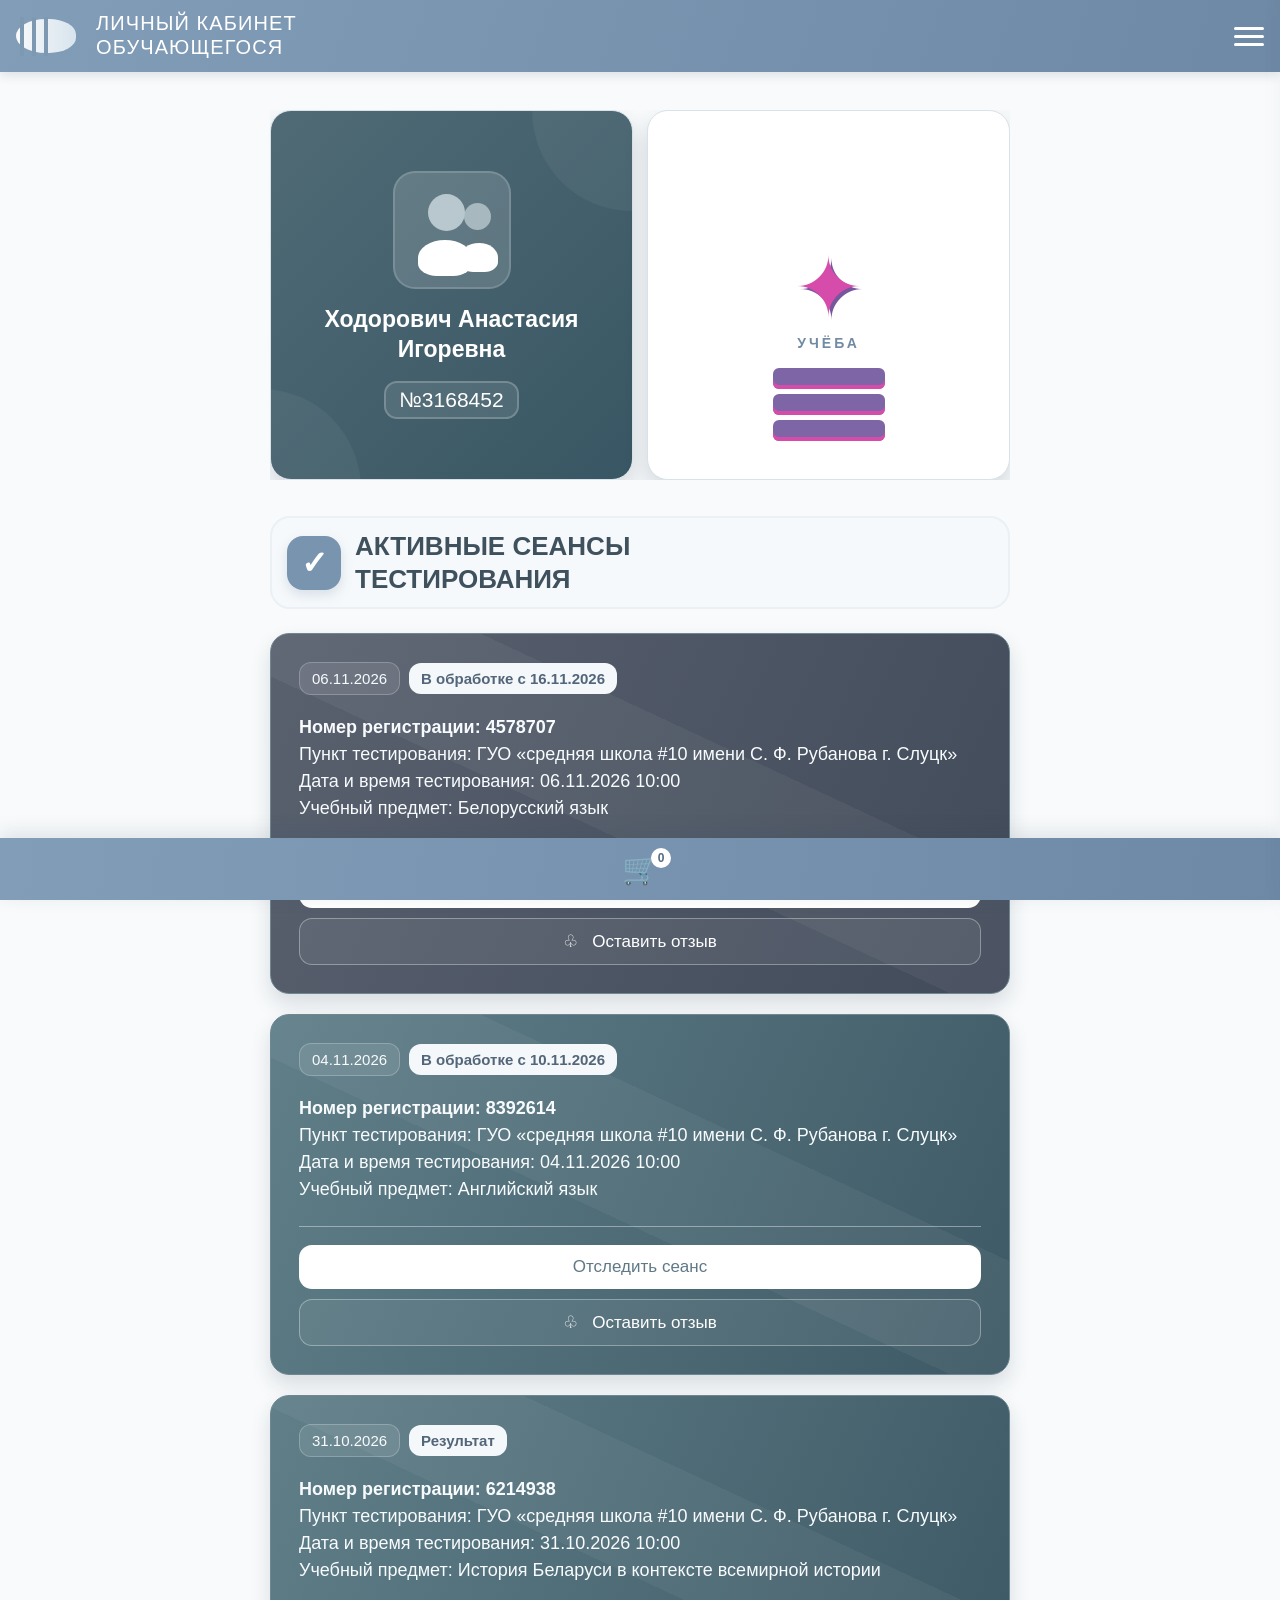
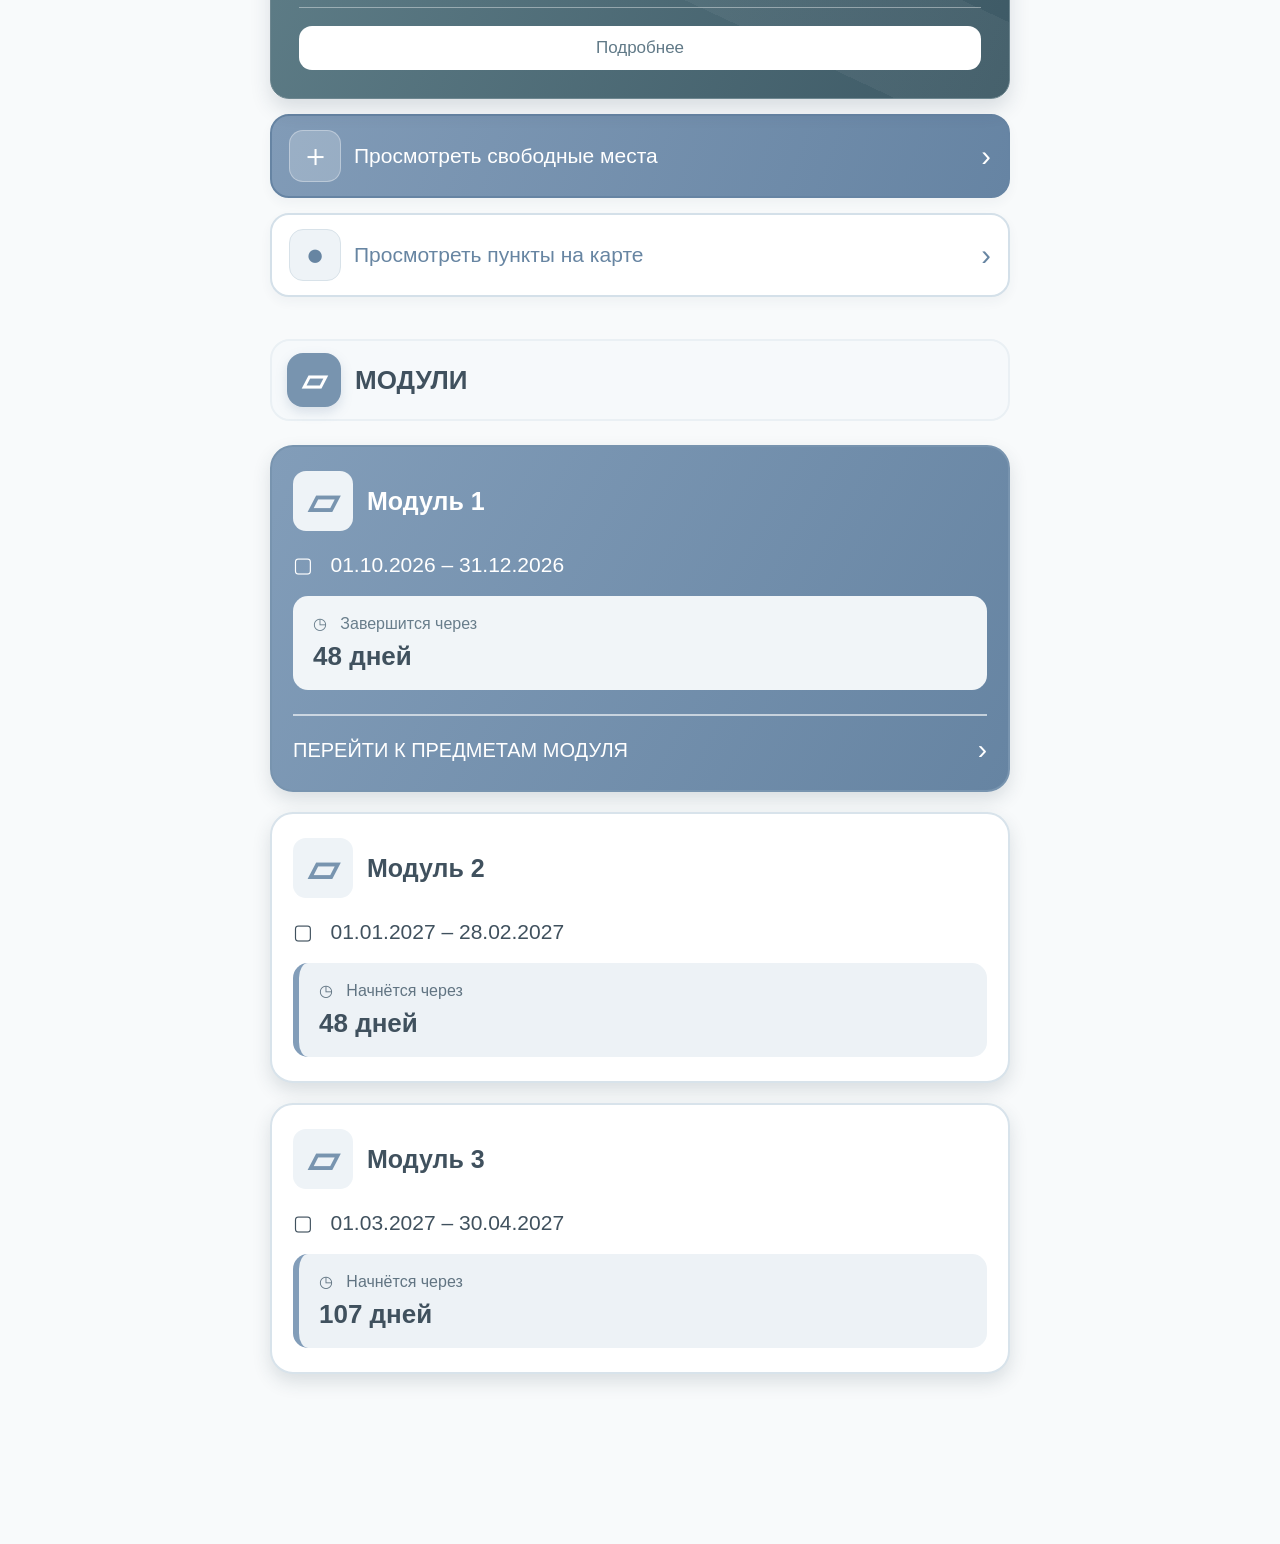
==== commit 88966d5d: "Add files via upload" ====
--- a/index.html
+++ b/index.html
@@ -39,7 +39,7 @@
 
     <section class="session-list">
       <article class="session-card dark">
-        <div class="session-meta"><span class="date-pill">06.11.2026</span><span class="status-pill">Пройдено</span></div>
+        <div class="session-meta"><span class="date-pill">06.11.2026</span><span class="status-pill">В обработке с 16.11.2026</span></div>
         <p><strong>Номер регистрации: 4578707</strong></p>
         <p>Пункт тестирования: ГУО «средняя школа #10 имени С. Ф. Рубанова г. Слуцк»</p>
         <p>Дата и время тестирования: 06.11.2026 10:00</p>
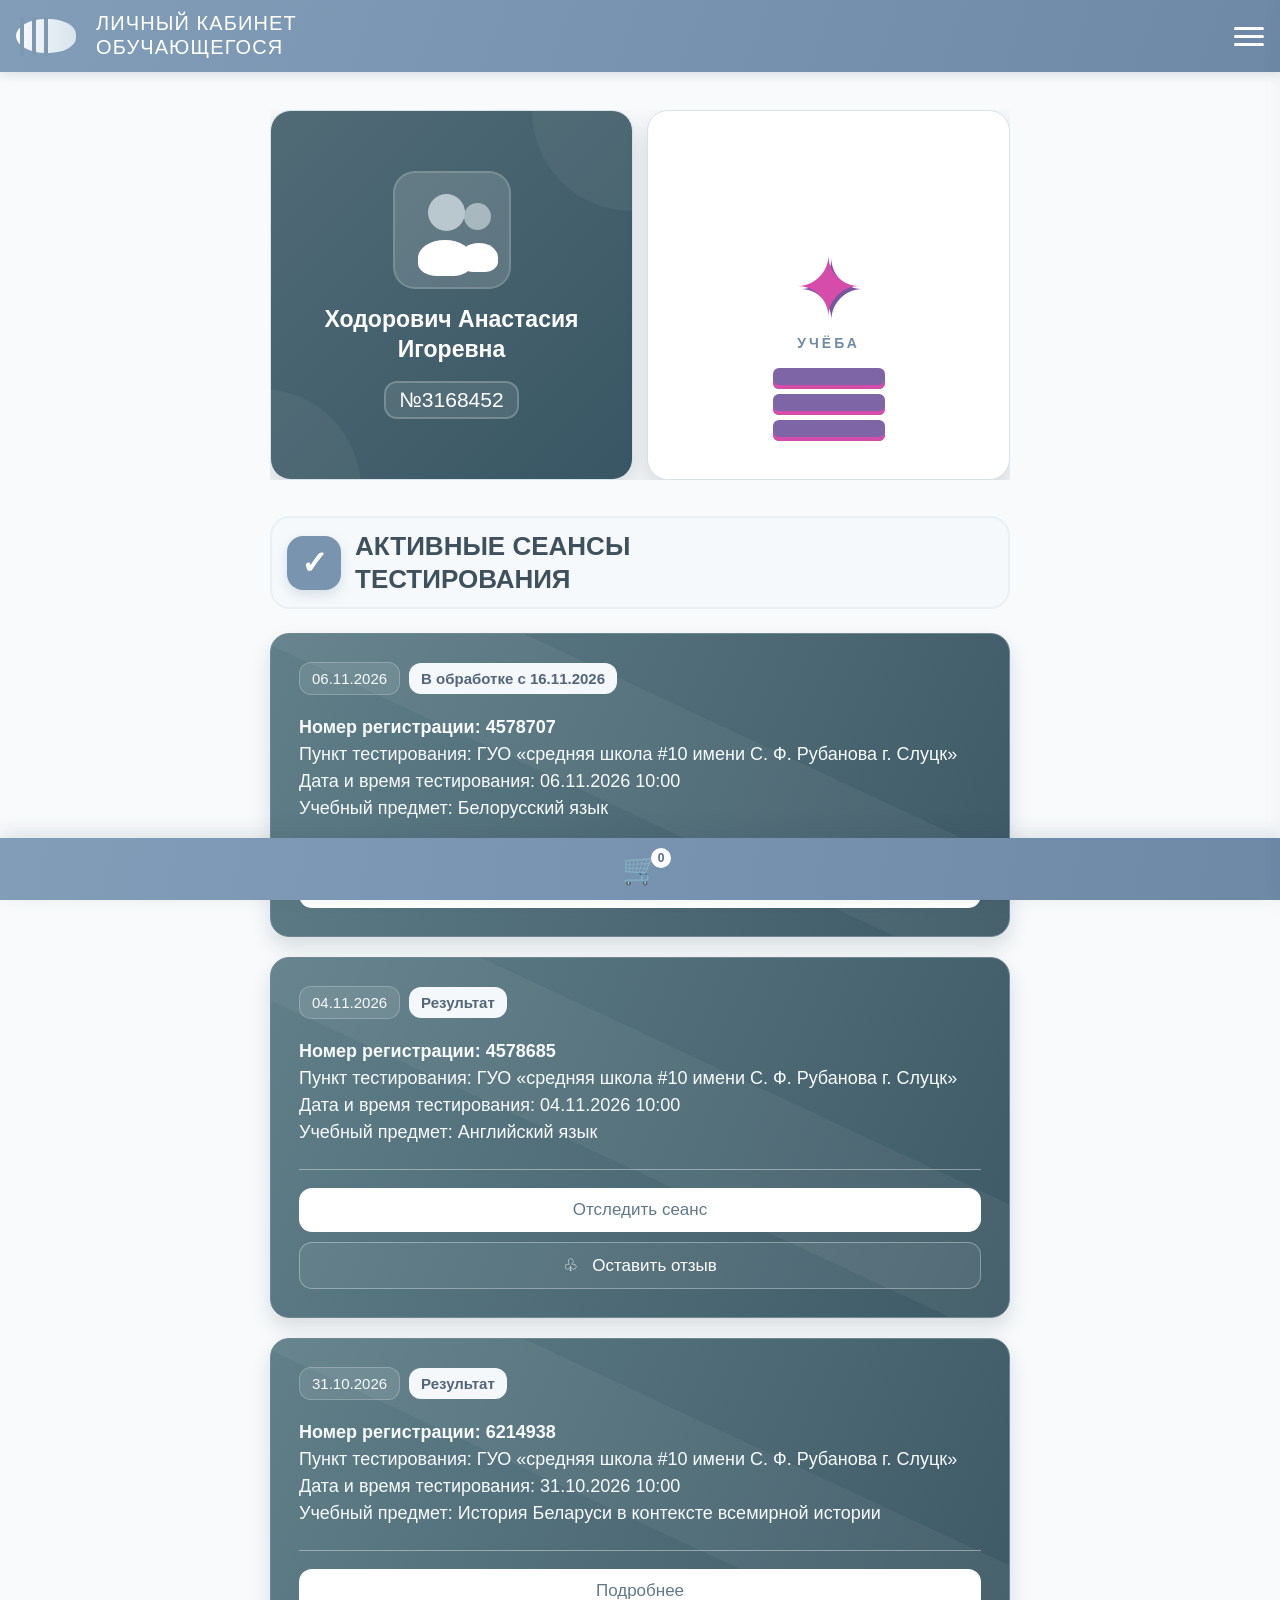
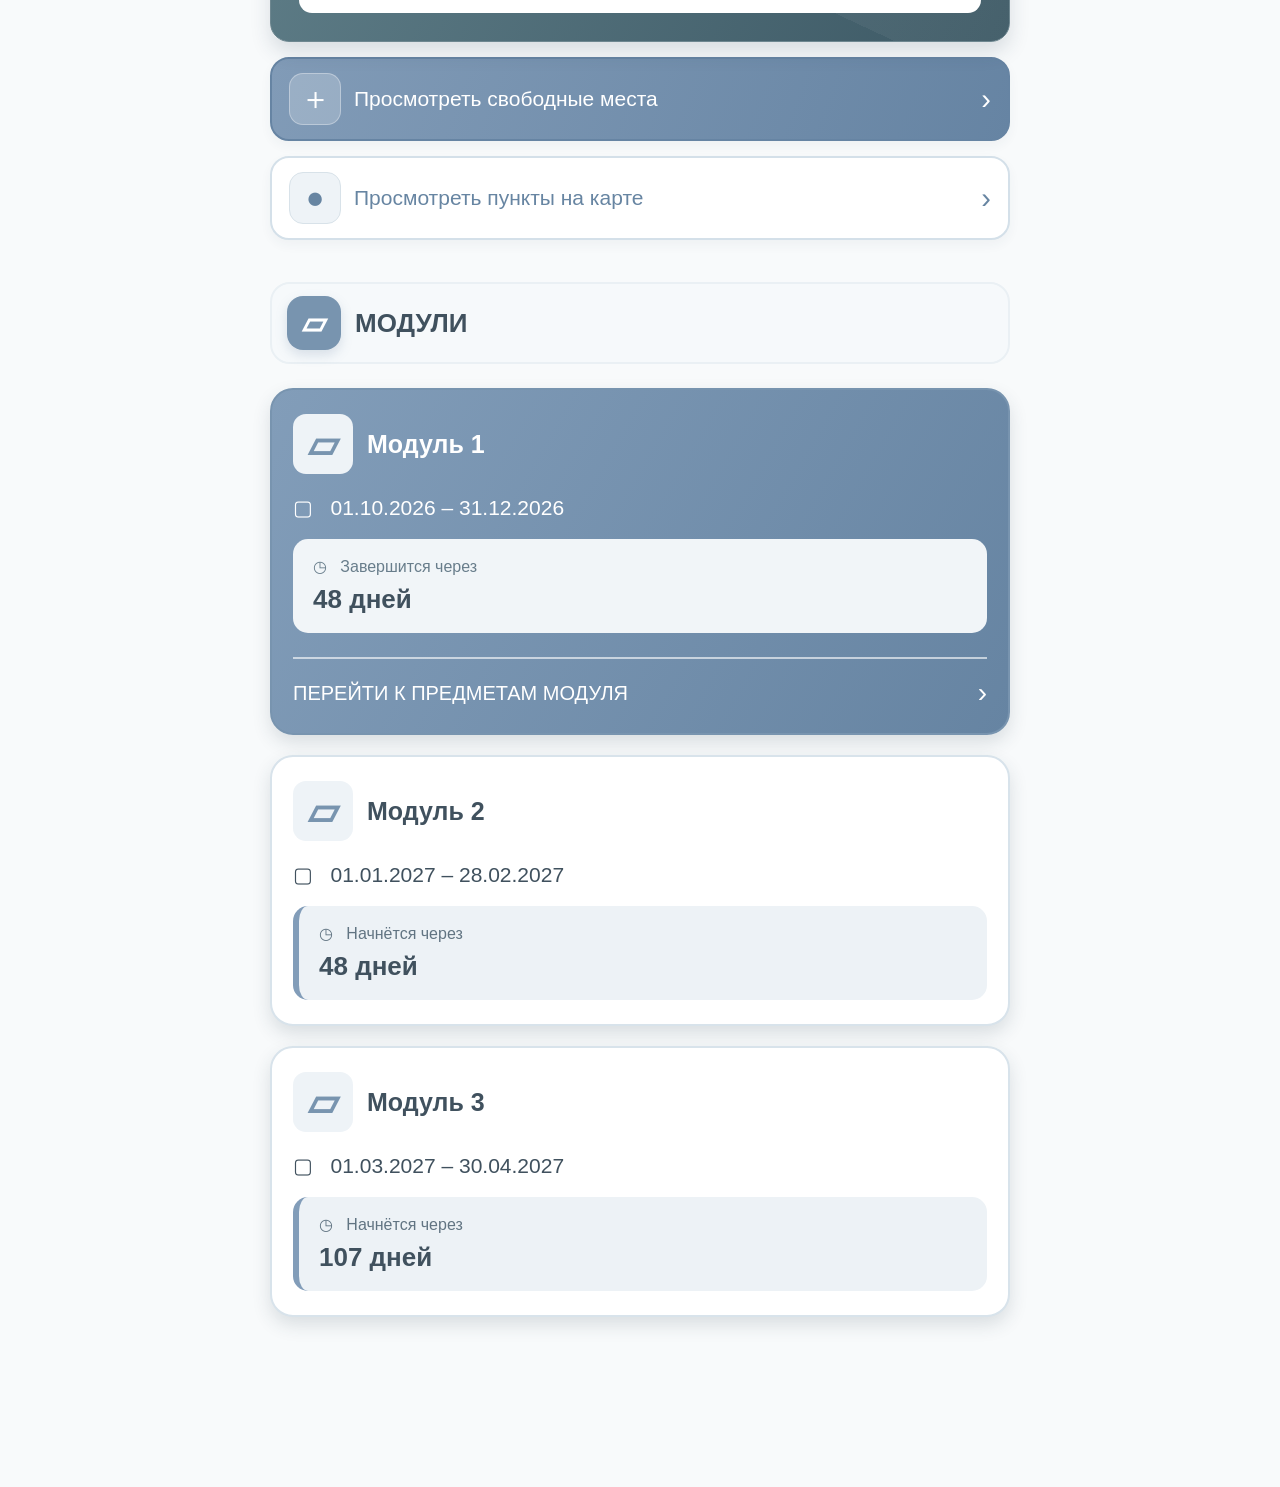
==== commit 1dfde676: "Add files via upload" ====
--- a/index.html
+++ b/index.html
@@ -38,20 +38,19 @@
     </section>
 
     <section class="session-list">
-      <article class="session-card dark">
+      <article class="session-card teal">
         <div class="session-meta"><span class="date-pill">06.11.2026</span><span class="status-pill">В обработке с 16.11.2026</span></div>
         <p><strong>Номер регистрации: 4578707</strong></p>
         <p>Пункт тестирования: ГУО «средняя школа #10 имени С. Ф. Рубанова г. Слуцк»</p>
         <p>Дата и время тестирования: 06.11.2026 10:00</p>
         <p>Учебный предмет: Белорусский язык</p>
         <hr>
-        <button class="wide-button" type="button">Отследить сеанс</button>
-        <button class="wide-button outline" type="button">♧ &nbsp; Оставить отзыв</button>
+        <a class="wide-button link-button" href="result-english.html">Подробнее</a>
       </article>
 
       <article class="session-card teal">
-        <div class="session-meta"><span class="date-pill">04.11.2026</span><span class="status-pill">В обработке с 10.11.2026</span></div>
-        <p><strong>Номер регистрации: 8392614</strong></p>
+        <div class="session-meta"><span class="date-pill">04.11.2026</span><span class="status-pill">Результат</span></div>
+        <p><strong>Номер регистрации: 4578685</strong></p>
         <p>Пункт тестирования: ГУО «средняя школа #10 имени С. Ф. Рубанова г. Слуцк»</p>
         <p>Дата и время тестирования: 04.11.2026 10:00</p>
         <p>Учебный предмет: Английский язык</p>
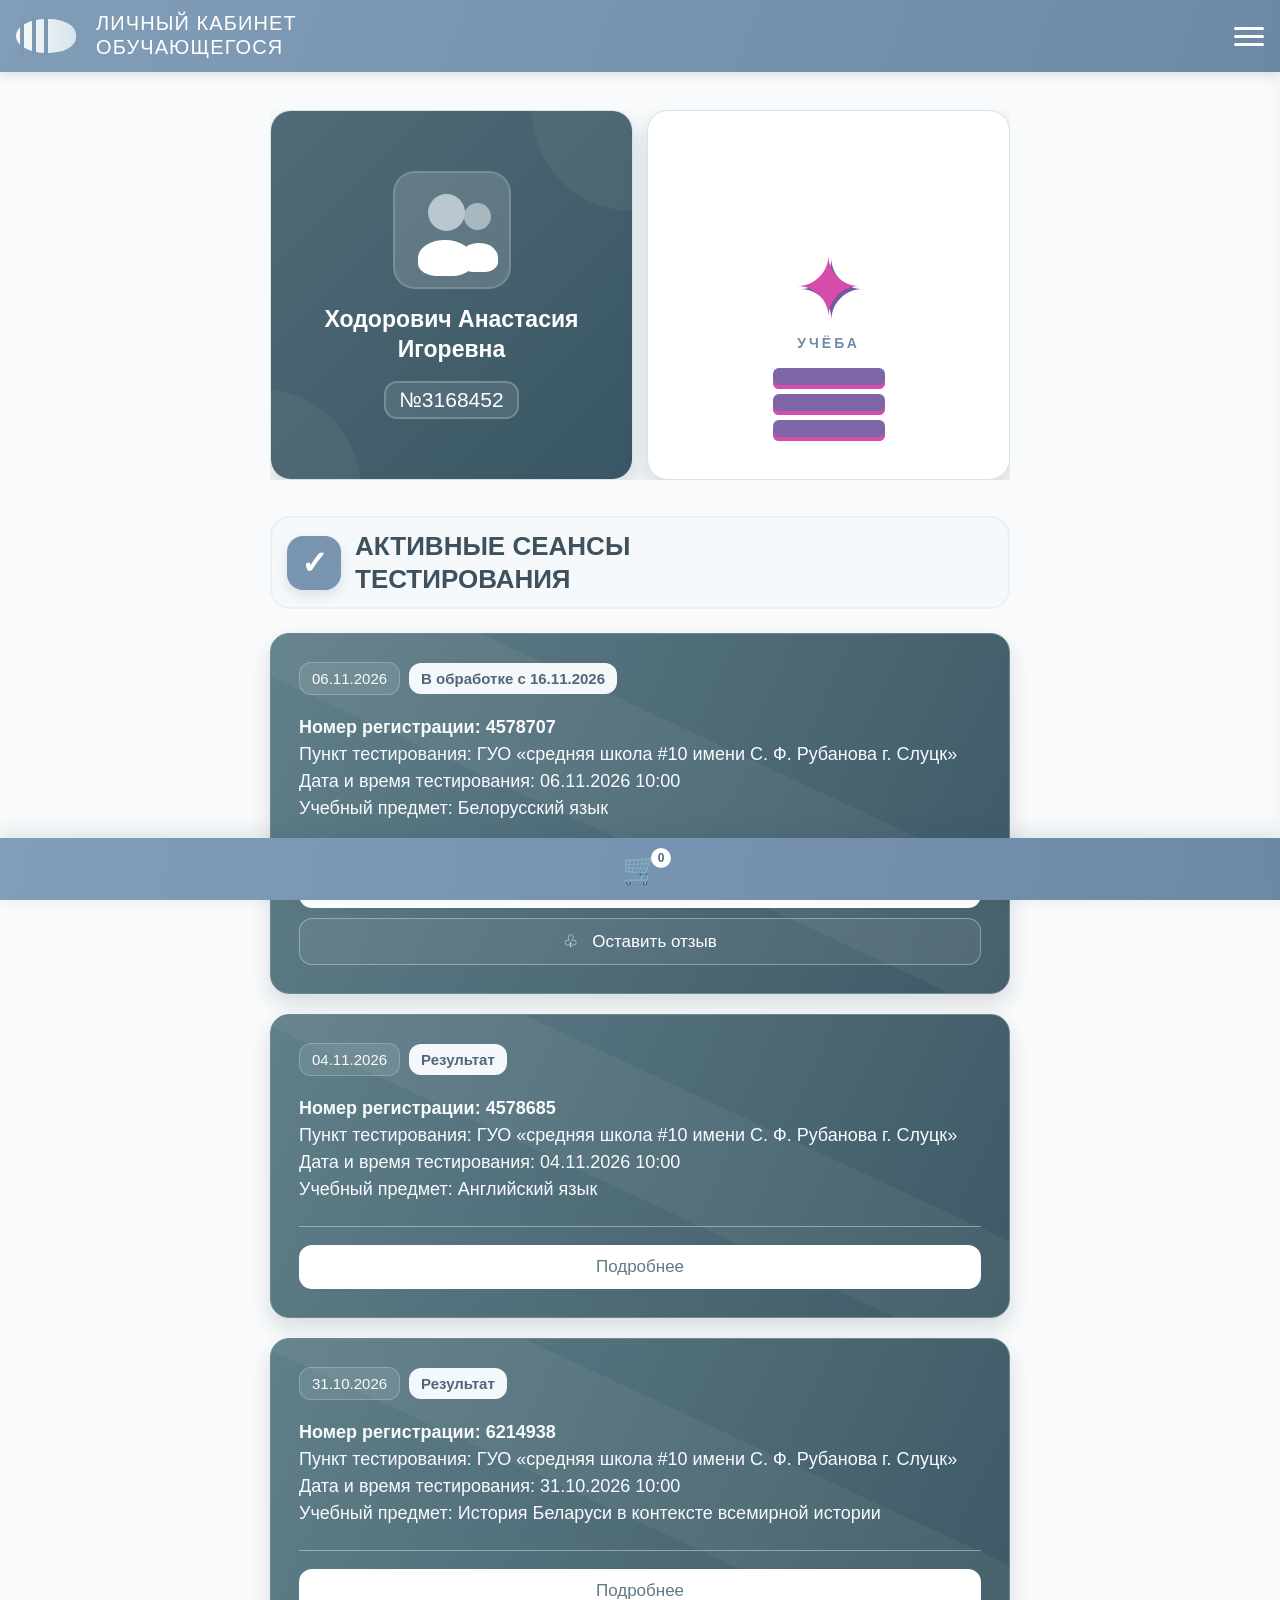
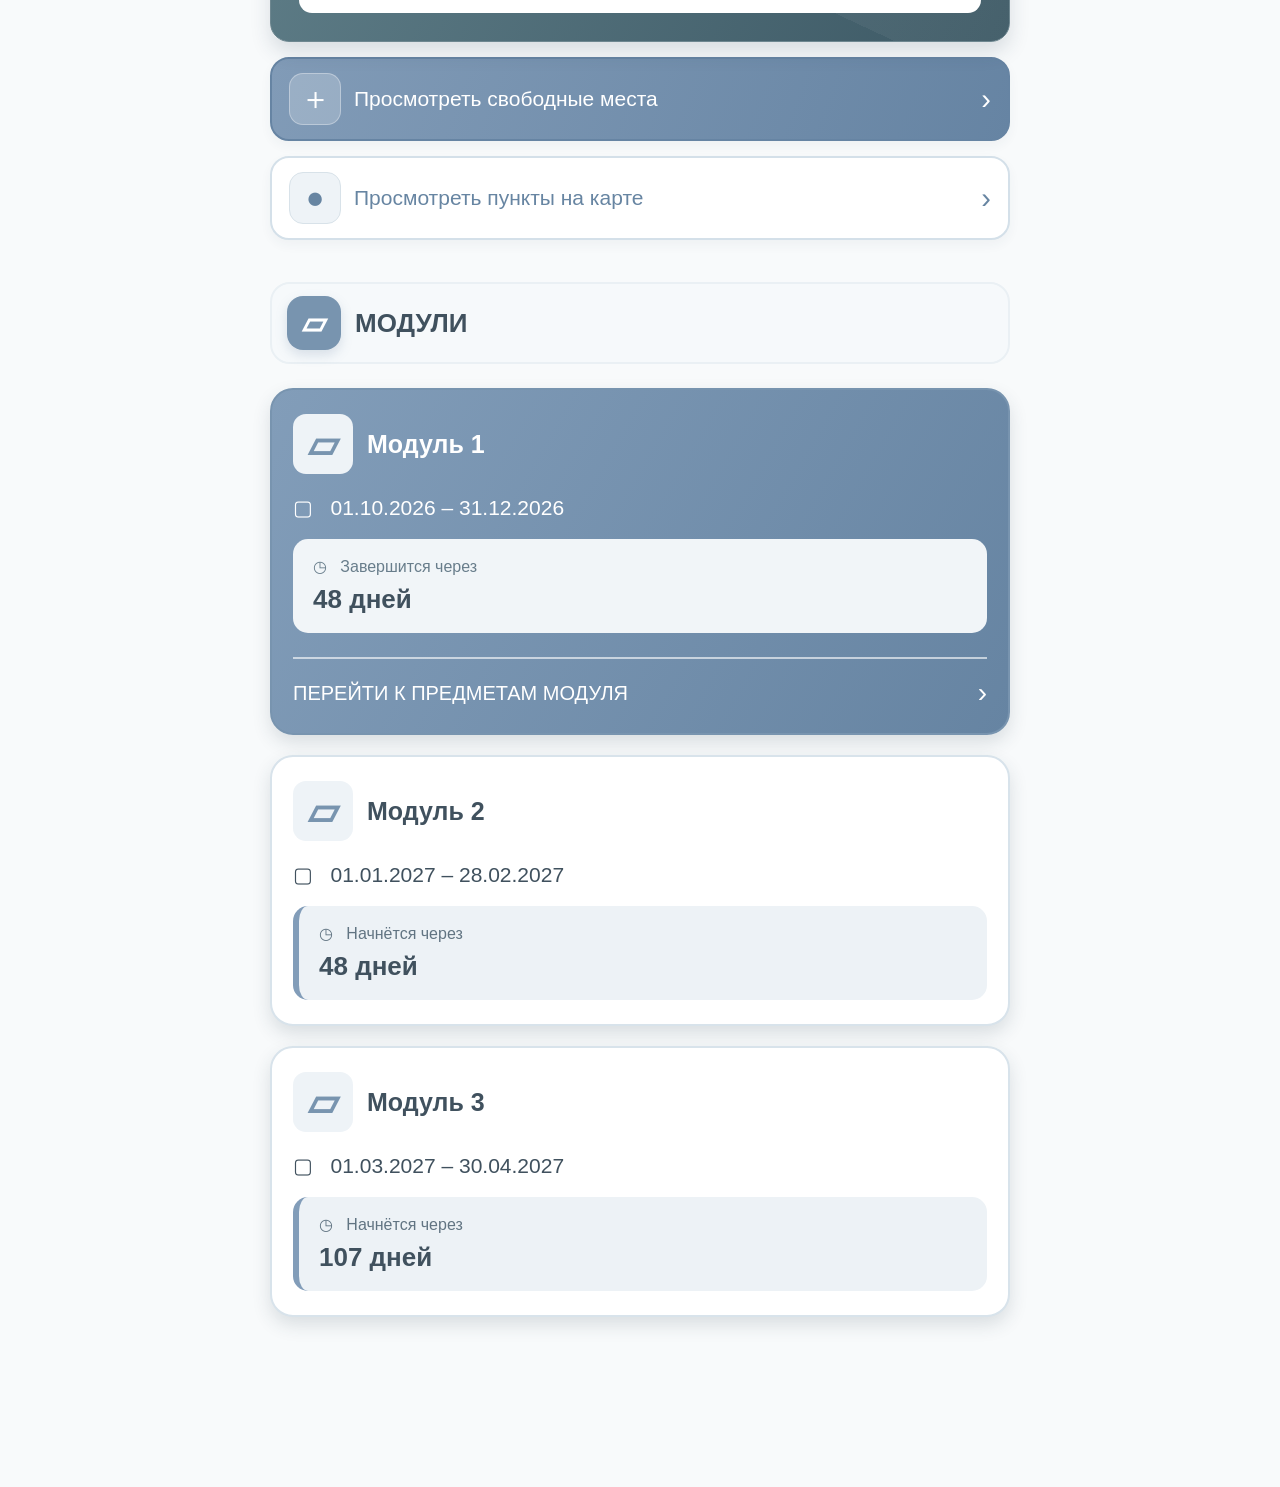
==== commit 14b2aa7b: "Add files via upload" ====
--- a/index.html
+++ b/index.html
@@ -45,7 +45,8 @@
         <p>Дата и время тестирования: 06.11.2026 10:00</p>
         <p>Учебный предмет: Белорусский язык</p>
         <hr>
-        <a class="wide-button link-button" href="result-english.html">Подробнее</a>
+        <button class="wide-button" type="button">Отследить сеанс</button>
+        <button class="wide-button outline" type="button">♧ &nbsp; Оставить отзыв</button>
       </article>
 
       <article class="session-card teal">
@@ -55,8 +56,7 @@
         <p>Дата и время тестирования: 04.11.2026 10:00</p>
         <p>Учебный предмет: Английский язык</p>
         <hr>
-        <button class="wide-button" type="button">Отследить сеанс</button>
-        <button class="wide-button outline" type="button">♧ &nbsp; Оставить отзыв</button>
+        <a class="wide-button link-button" href="result-english.html">Подробнее</a>
       </article>
 
       <article class="session-card teal">
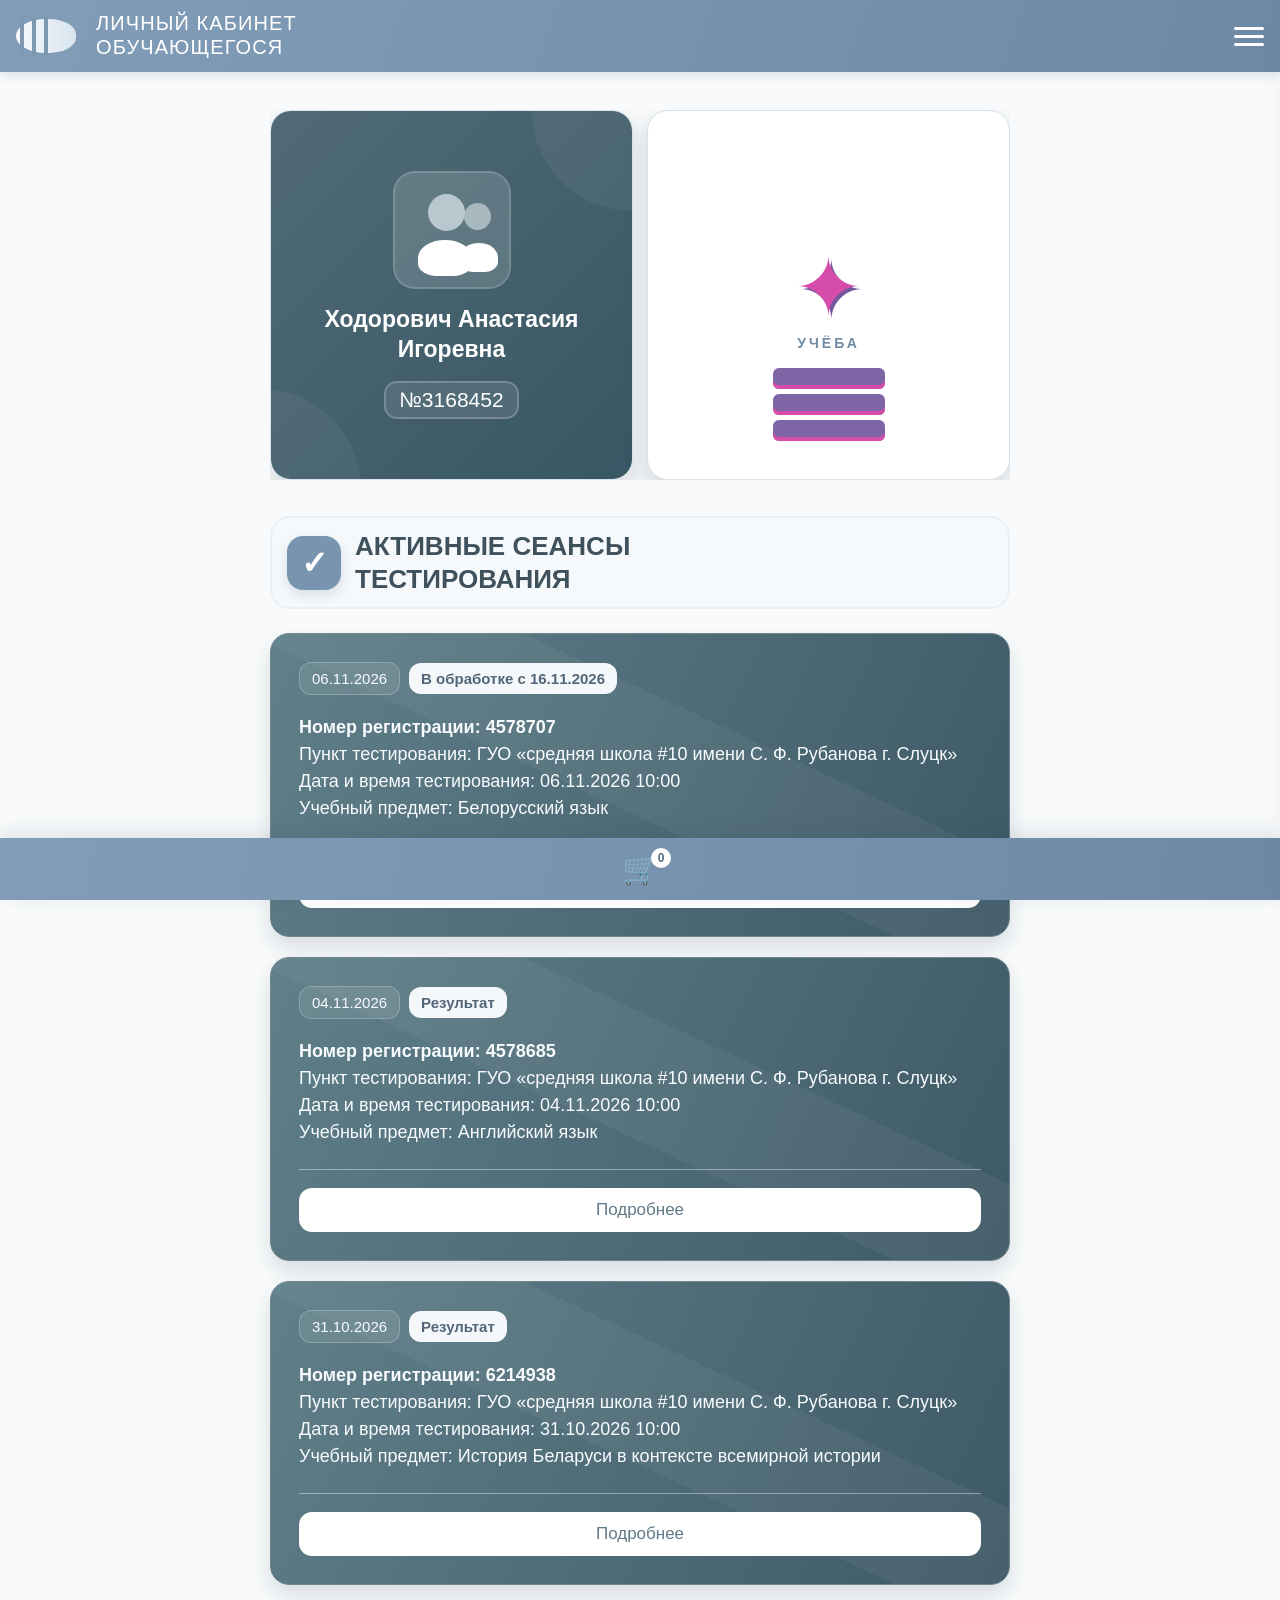
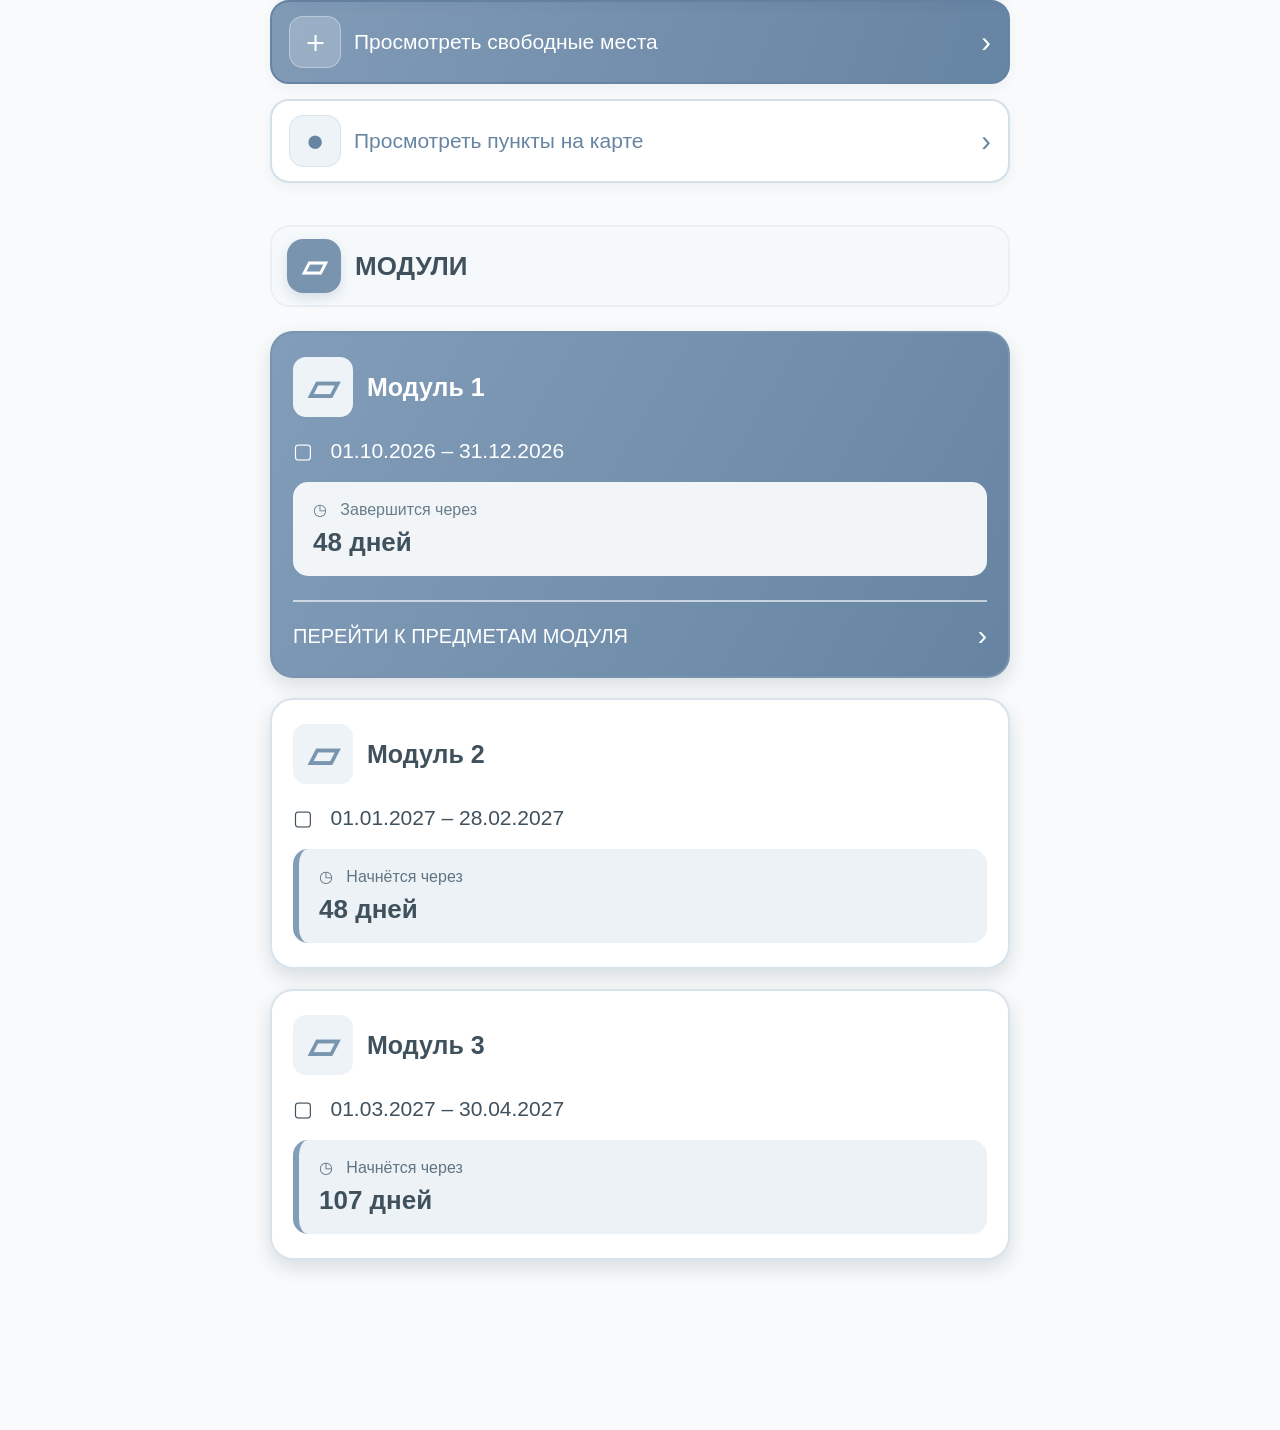
==== commit 6fd233ec: "Add files via upload" ====
--- a/index.html
+++ b/index.html
@@ -45,8 +45,7 @@
         <p>Дата и время тестирования: 06.11.2026 10:00</p>
         <p>Учебный предмет: Белорусский язык</p>
         <hr>
-        <button class="wide-button" type="button">Отследить сеанс</button>
-        <button class="wide-button outline" type="button">♧ &nbsp; Оставить отзыв</button>
+        <a class="wide-button link-button" href="result-belarusian.html">Подробнее</a>
       </article>
 
       <article class="session-card teal">
@@ -108,7 +107,9 @@
     <button class="menu-close" id="menuClose">×</button>
     <strong>Меню</strong>
     <a href="index.html">Главная</a>
-    <a href="result.html">Результат тестирования</a>
+    <a href="result.html">Результат тестирования — История</a>
+    <a href="result-belarusian.html">Результат тестирования — Белорусский язык</a>
+    <a href="result-english.html">Результат тестирования — Английский язык</a>
   </div>
 
   <script src="script.js"></script>
